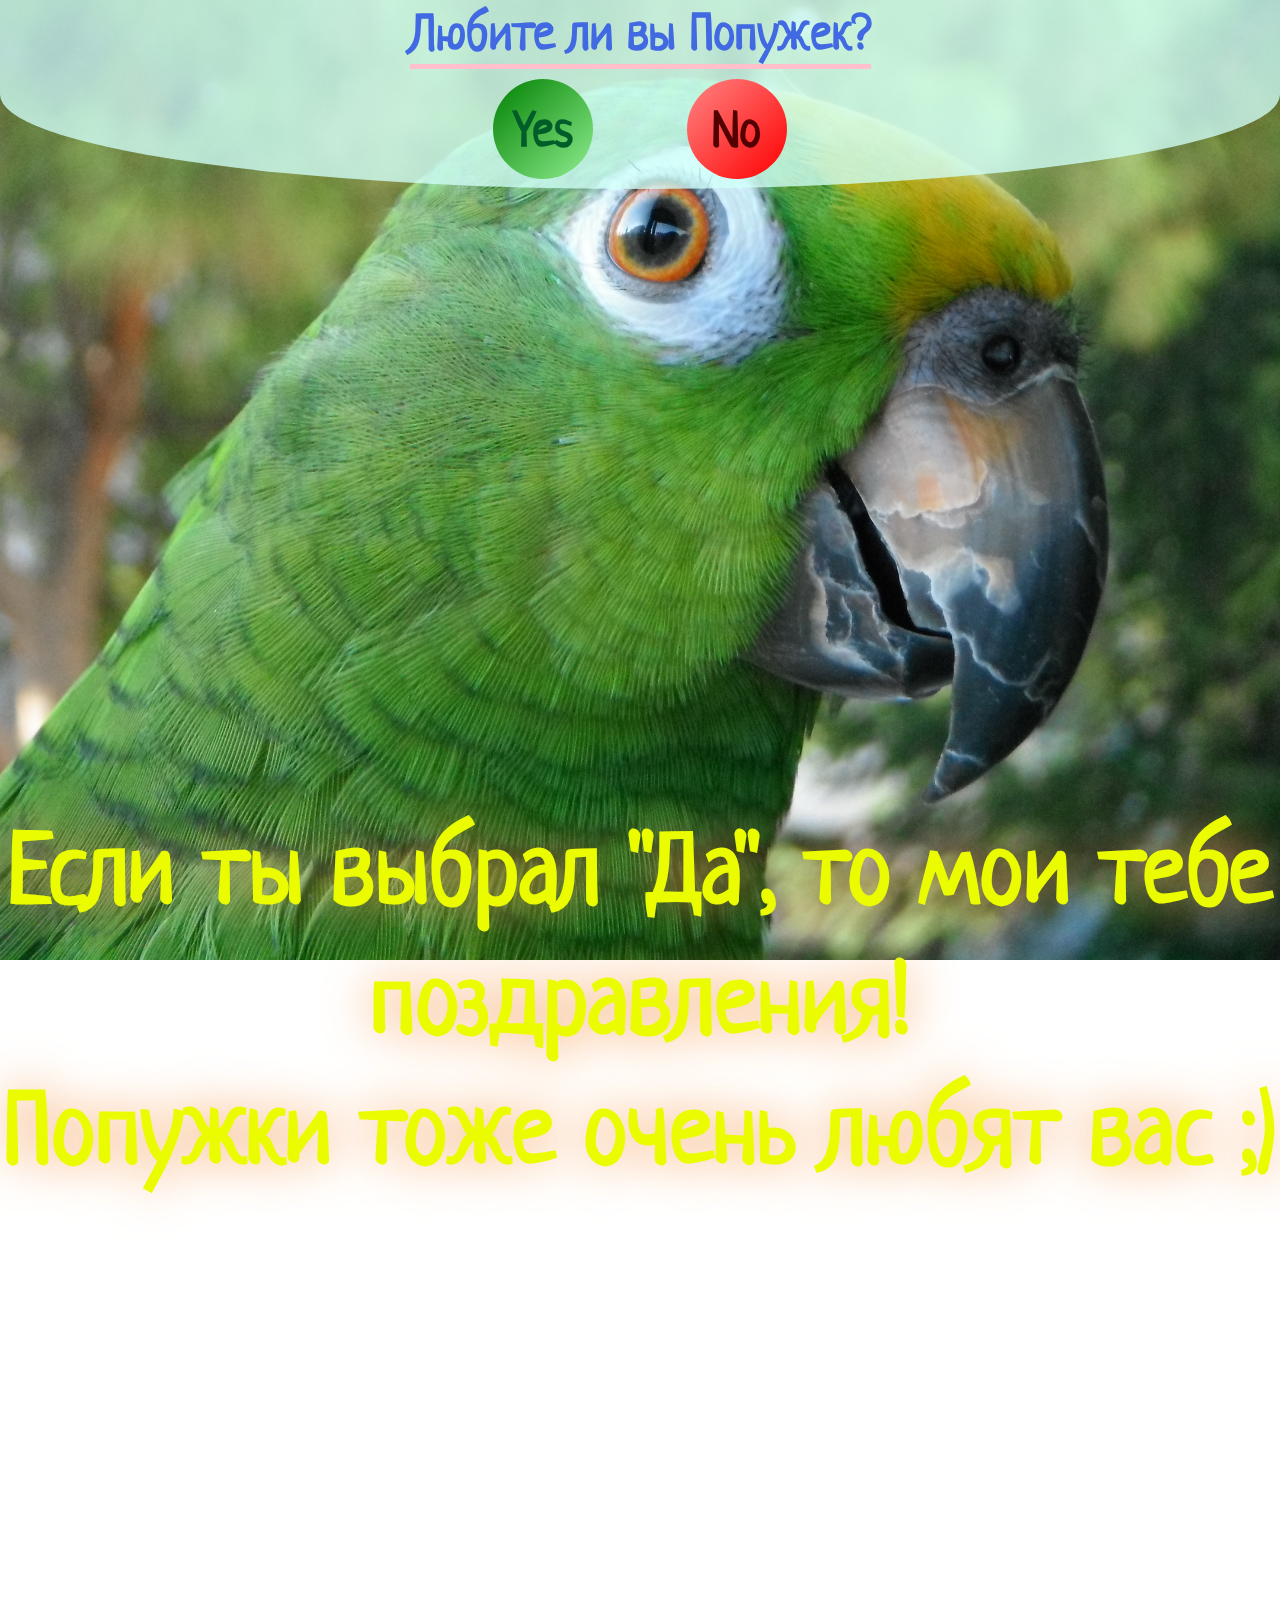
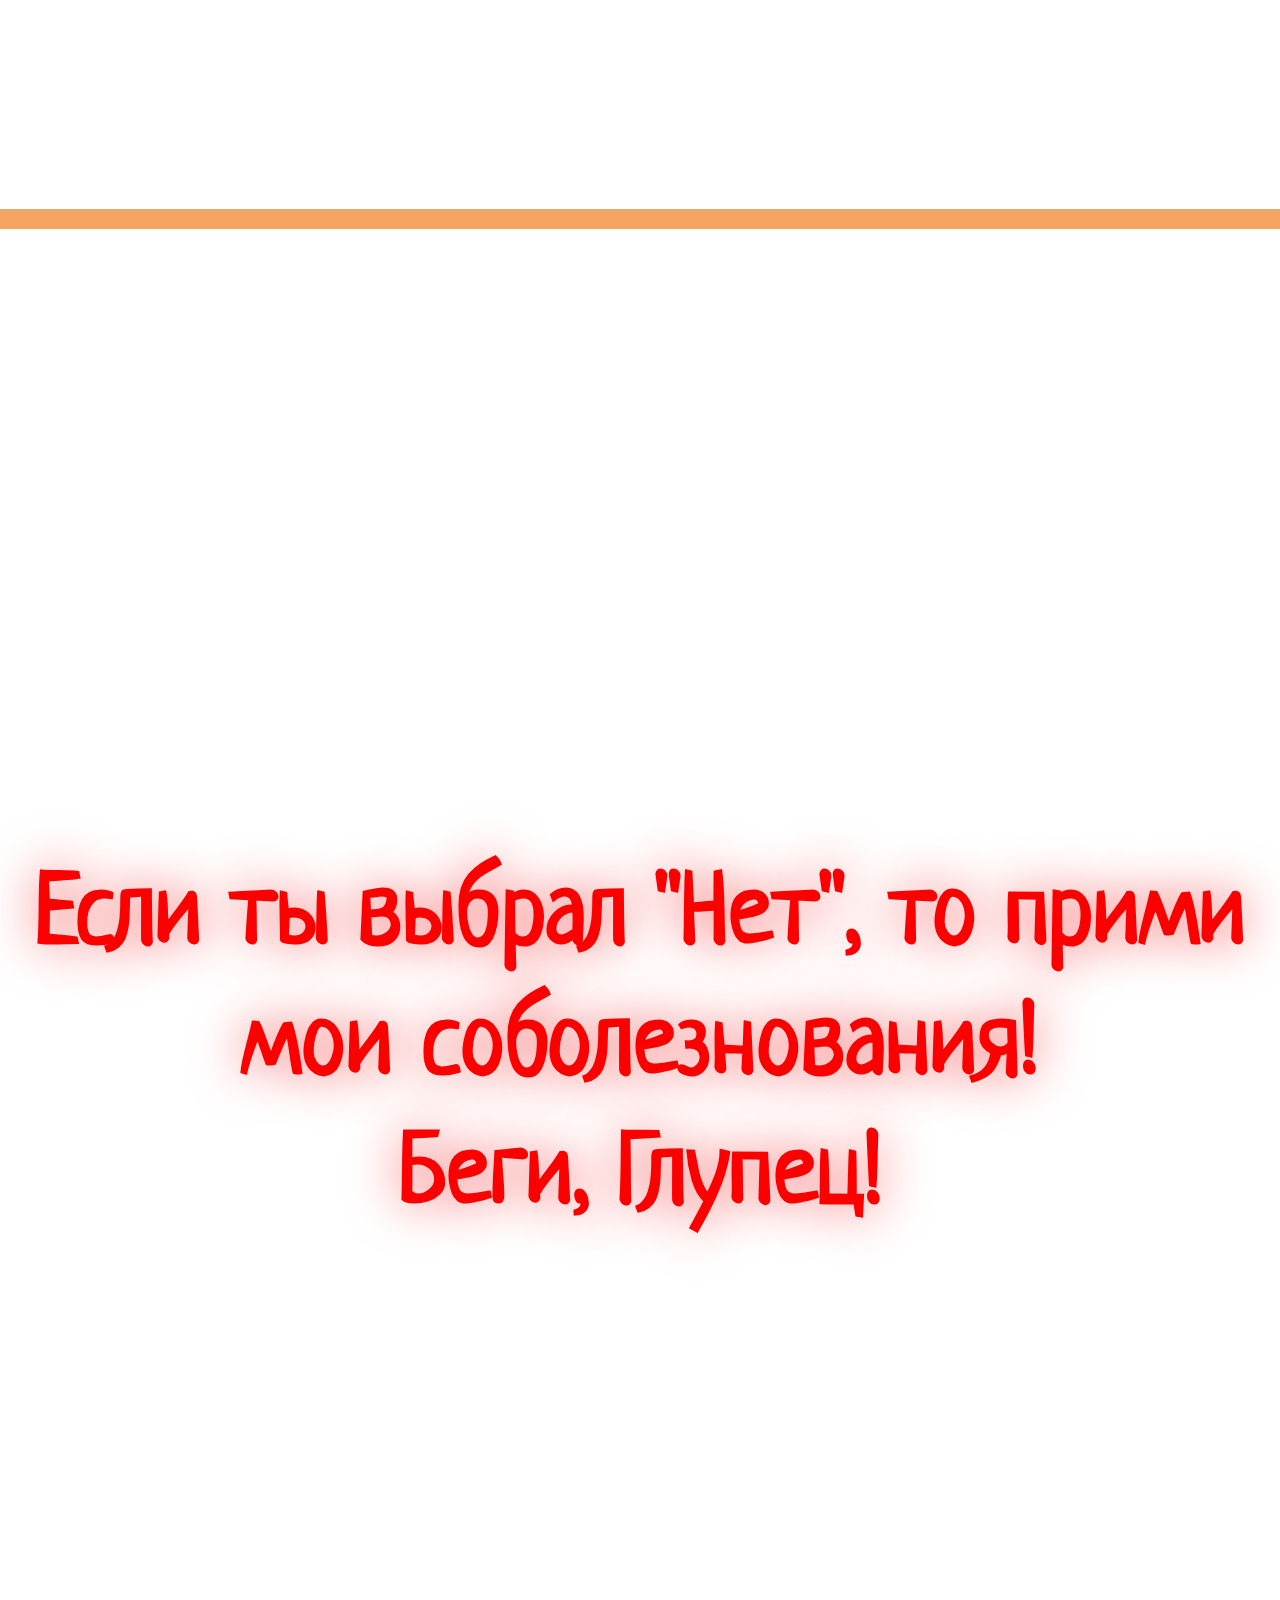
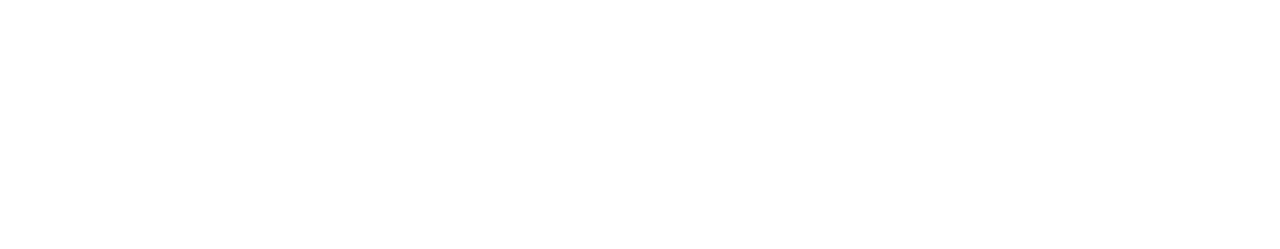
==== Pekpek/index.html @ c90b5f72 "Add files via upload" ====
<!DOCTYPE html>
<html lang=eng>

<head>
    <title>Пекпек.ru</title>
    <link rel="shortcut icon" href="assets/images/Иконка.ico">
    <link href="assets/style/styles.css" rel="stylesheet">
    <link href="assets/style/reset.css" rel="stylesheet">
    <link href="https://fonts.googleapis.com/css?family=Neucha&display=swap" rel="stylesheet">
    <meta character="UTF-8">
</head>



<body>
    <div class="content">
        <div class="happy">
            <div class="qestuon">
                <div class="layout-center">
                    <h1 class="text line">Любите ли вы Попужек?</h1>
                    <div class="answer">
                        <button class="yes-btn">Yes</button>
                        <button class="no-btn">No</button>
                    </div>
                </div>
            </div>
            <div class="layout-center">
                <div class="yes-answ">
                    <p class="text2">Если ты выбрал "Да", то мои тебе поздравления!</p>
                    <p class="text2">Попужки тоже очень любят вас ;)</p>
                </div>
            </div>
        </div>
        <div class="sad">
            <div class="no-answ">
                <p class="text3">Если ты выбрал "Нет", то прими мои соболезнования!</p>
                <p class="text3">Беги, Глупец! </p>
            </div>
        </div>
    </div>
    </div>

</body>

</html>
---- Pekpek/assets/style/styles.css ----
.happy{
    background-image: url('../images/HAPPY-PEKPEK.jpg');
     background-repeat: no-repeat; 
     background-position: top center;
     background-attachment: fixed;
     background-size: 100%;
     border-bottom: 20px solid sandybrown;
     border-image-slice: 1;
}

.qestuon{
    background-color:rgba(209, 255, 249, 0.781);
    display: flex;
    justify-content: center;
    text-align: center;
    border-radius: 0 0 70% 70%;
}

.layout-center{
    margin: 0 auto;
    max-width: 1920px;
}

.text{
    font-family: 'Neucha', cursive;  
    font-weight: bold;
    font-size: 50px;
    color: royalblue;
}

.line{
    border-bottom:5px solid pink;
    width: 100%;
}

.answer{
    display: flex;
    justify-content: space-evenly;
    margin-top:10px;
    margin-bottom:10px;
}

.yes-btn{
    width:100px;
    height:100px;
    border-radius: 60%;
    cursor: pointer;
    outline: none;
    border:none;
    background: linear-gradient(to top left, lightgreen, green);
    font-family: 'Neucha', cursive;  
    font-weight: bold;
    font-size: 50px;
    color: rgb(0, 92, 40);
}

.no-btn{
    width:100px;
    height:100px;
    border-radius: 60%;
    cursor: pointer;
    outline: none;
    border:none;
    background: linear-gradient(to top left, rgb(255, 0, 0), rgb(255, 133, 133));
    font-family: 'Neucha', cursive;  
    font-weight: bold;
    font-size: 50px;
    color:rgb(83, 0, 0);
    margin-left:10px;
}

.yes-btn:hover{
    box-shadow: 0 0 45px rgb(0, 255, 0);
    font-size: 60px;
  
}

.no-btn:hover{
    box-shadow: 0 0 45px rgb(255, 0, 0);
    font-size: 60px;
   
}

.yes-answ{
    height: 1620px;
    max-height: 3240px;
    text-align: center;
    display: flex;
    flex-direction: column;
    justify-content: center;
}

.text2{
    font-family: 'Neucha', cursive;  
    font-weight: bold;
    font-size: 100px;
    color: rgb(235, 252, 0);
    text-shadow:0 0 50px sandybrown;
}


.sad{
    background-image: url('../images/IYJ5wJA.jpeg');
    background-repeat: no-repeat; 
    background-position: top center;
    background-attachment: fixed;
    background-size: 100%;
}


.no-answ{
    height: 1620px;
    max-height: 3240px;
    text-align: center;
    display: flex;
    flex-direction: column;
    justify-content: center;
}

.text3{
    font-family: 'Neucha', cursive;  
    font-weight: bold;
    font-size: 100px;
    color: rgb(252, 0, 0);
    text-shadow:0 0 50px rgb(244, 96, 96);
}
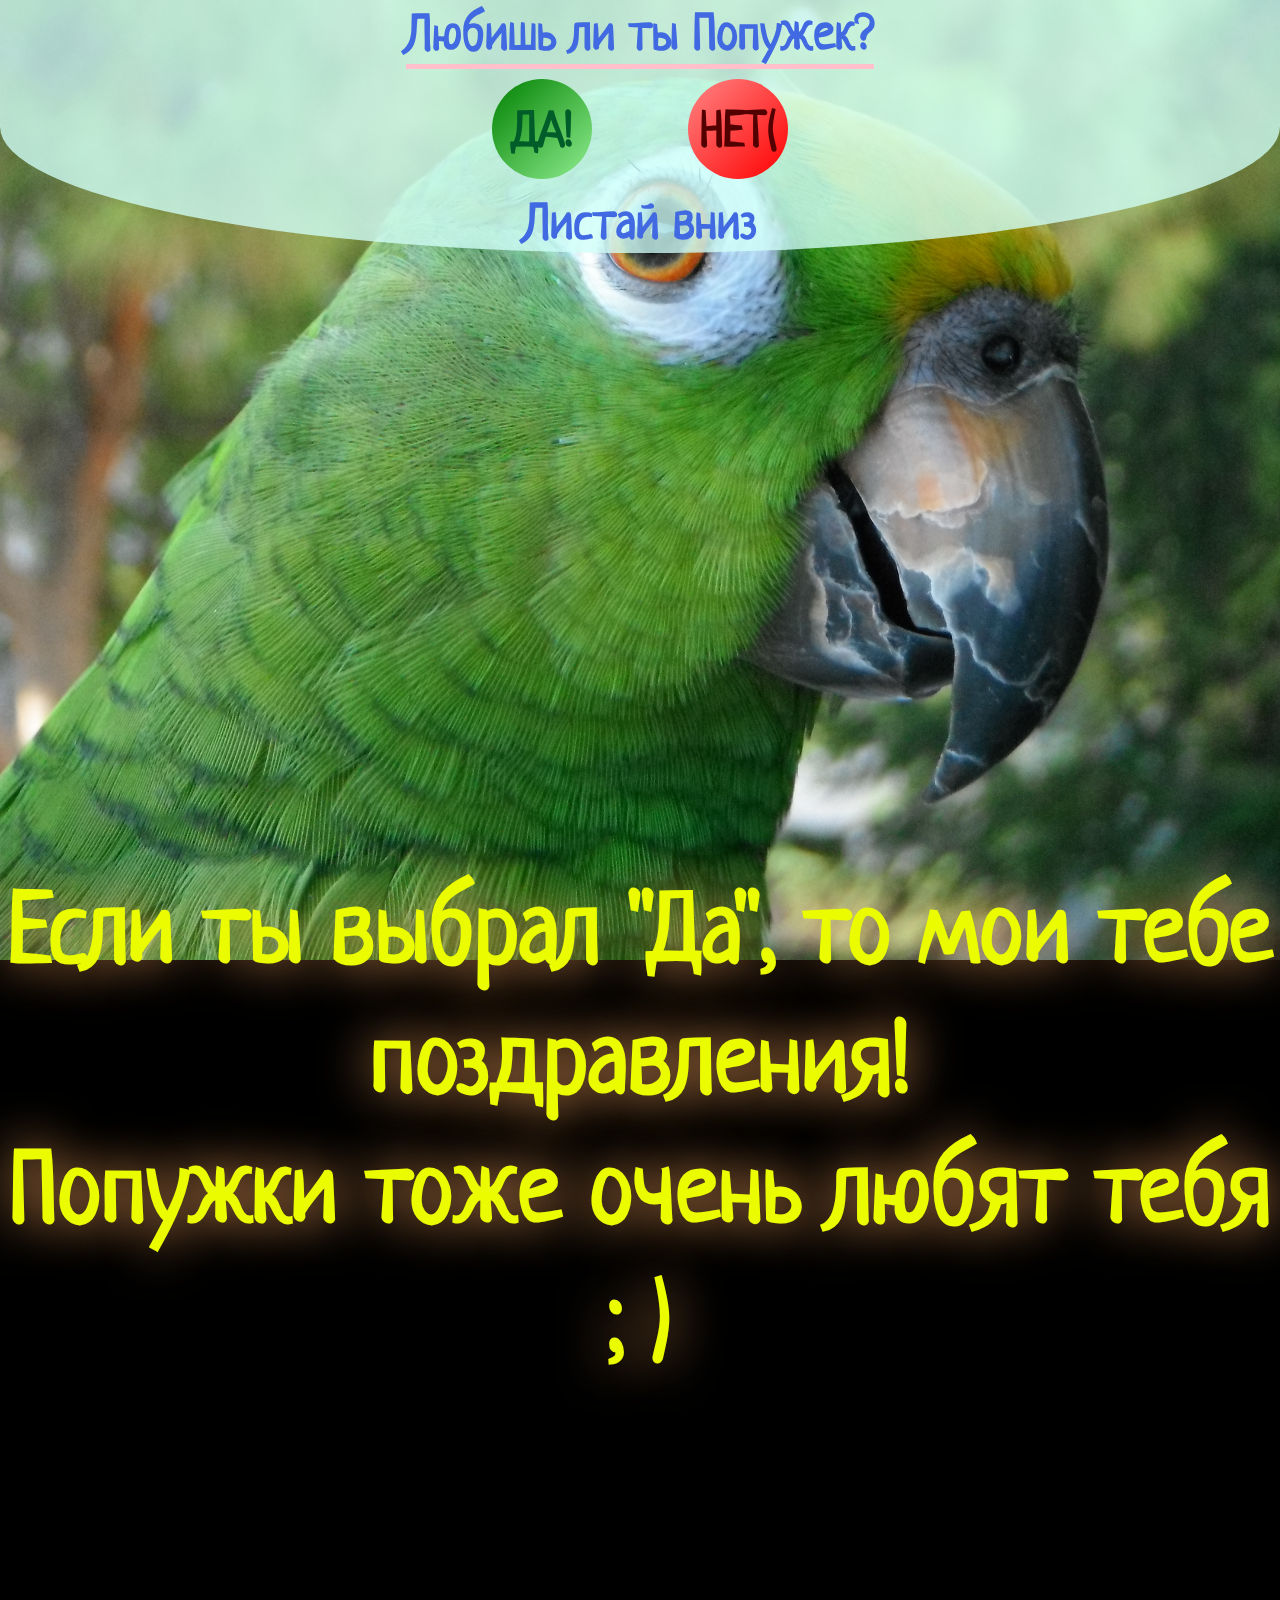
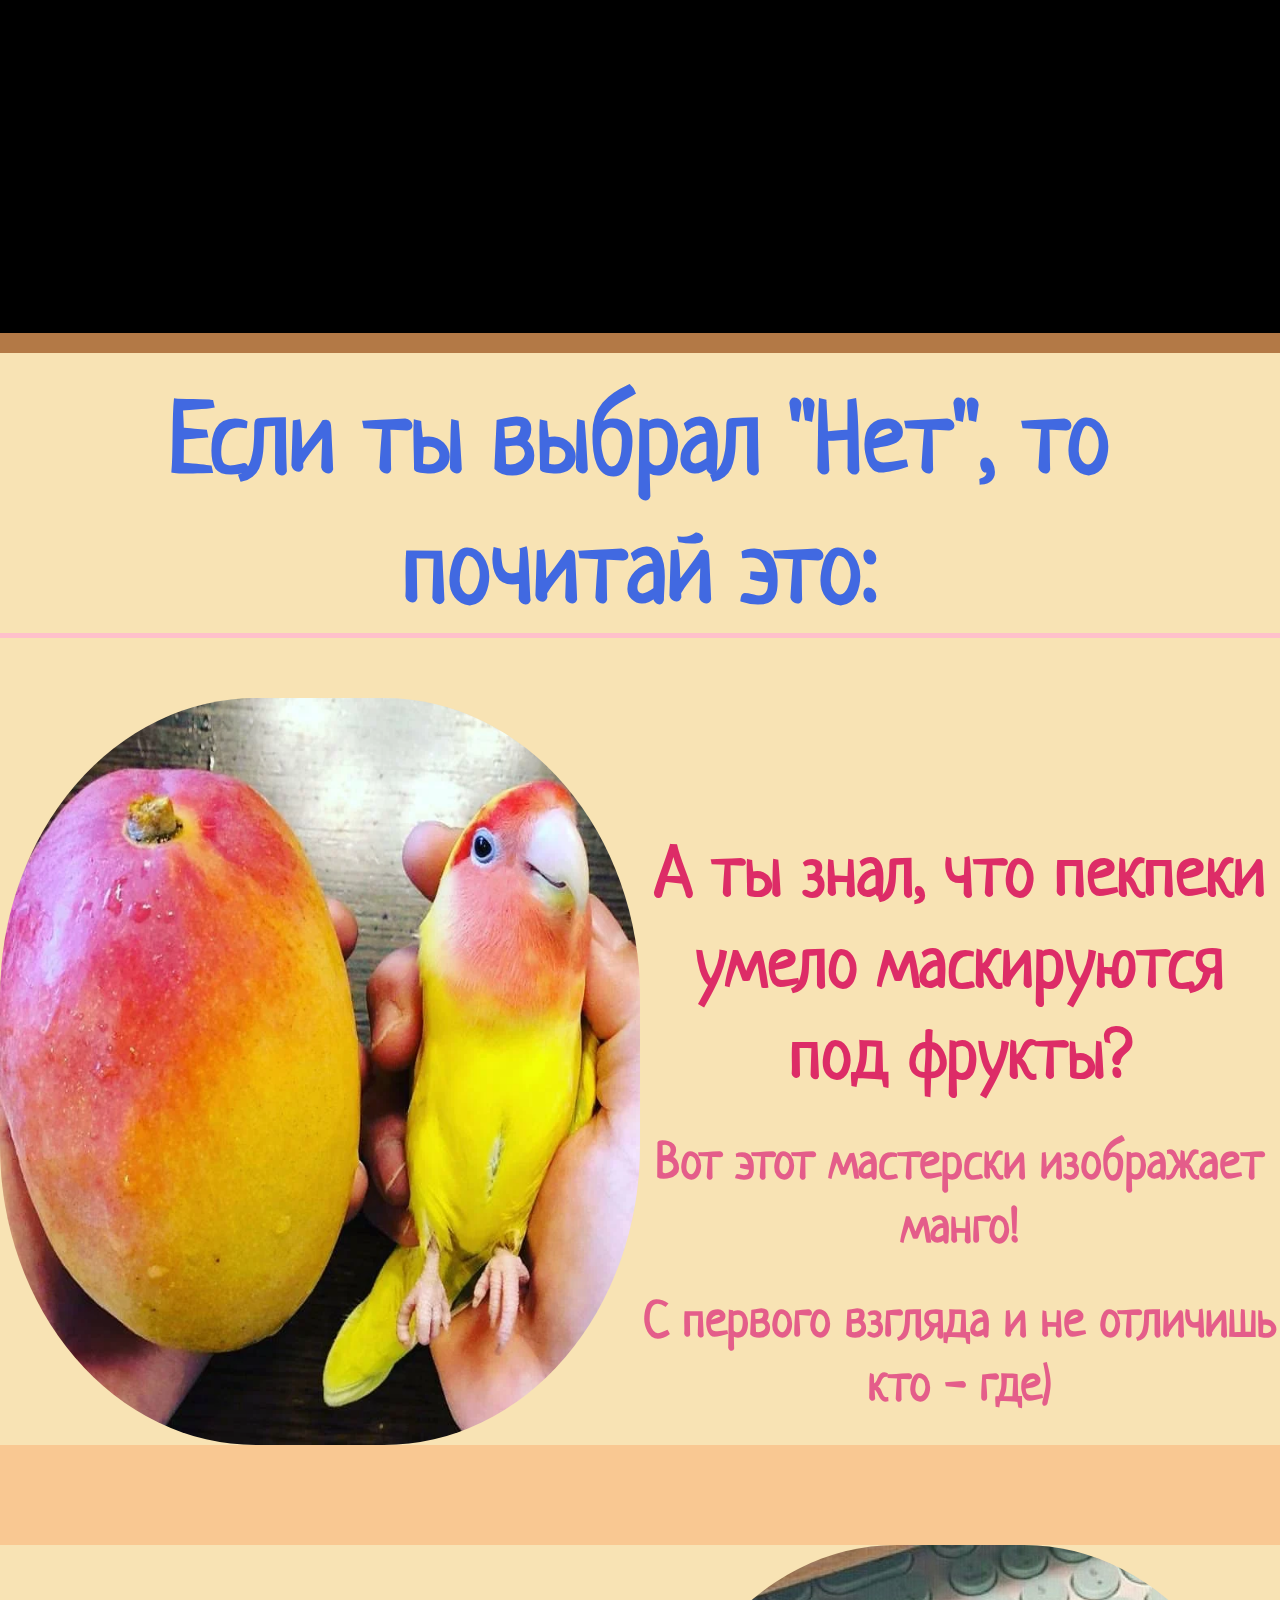
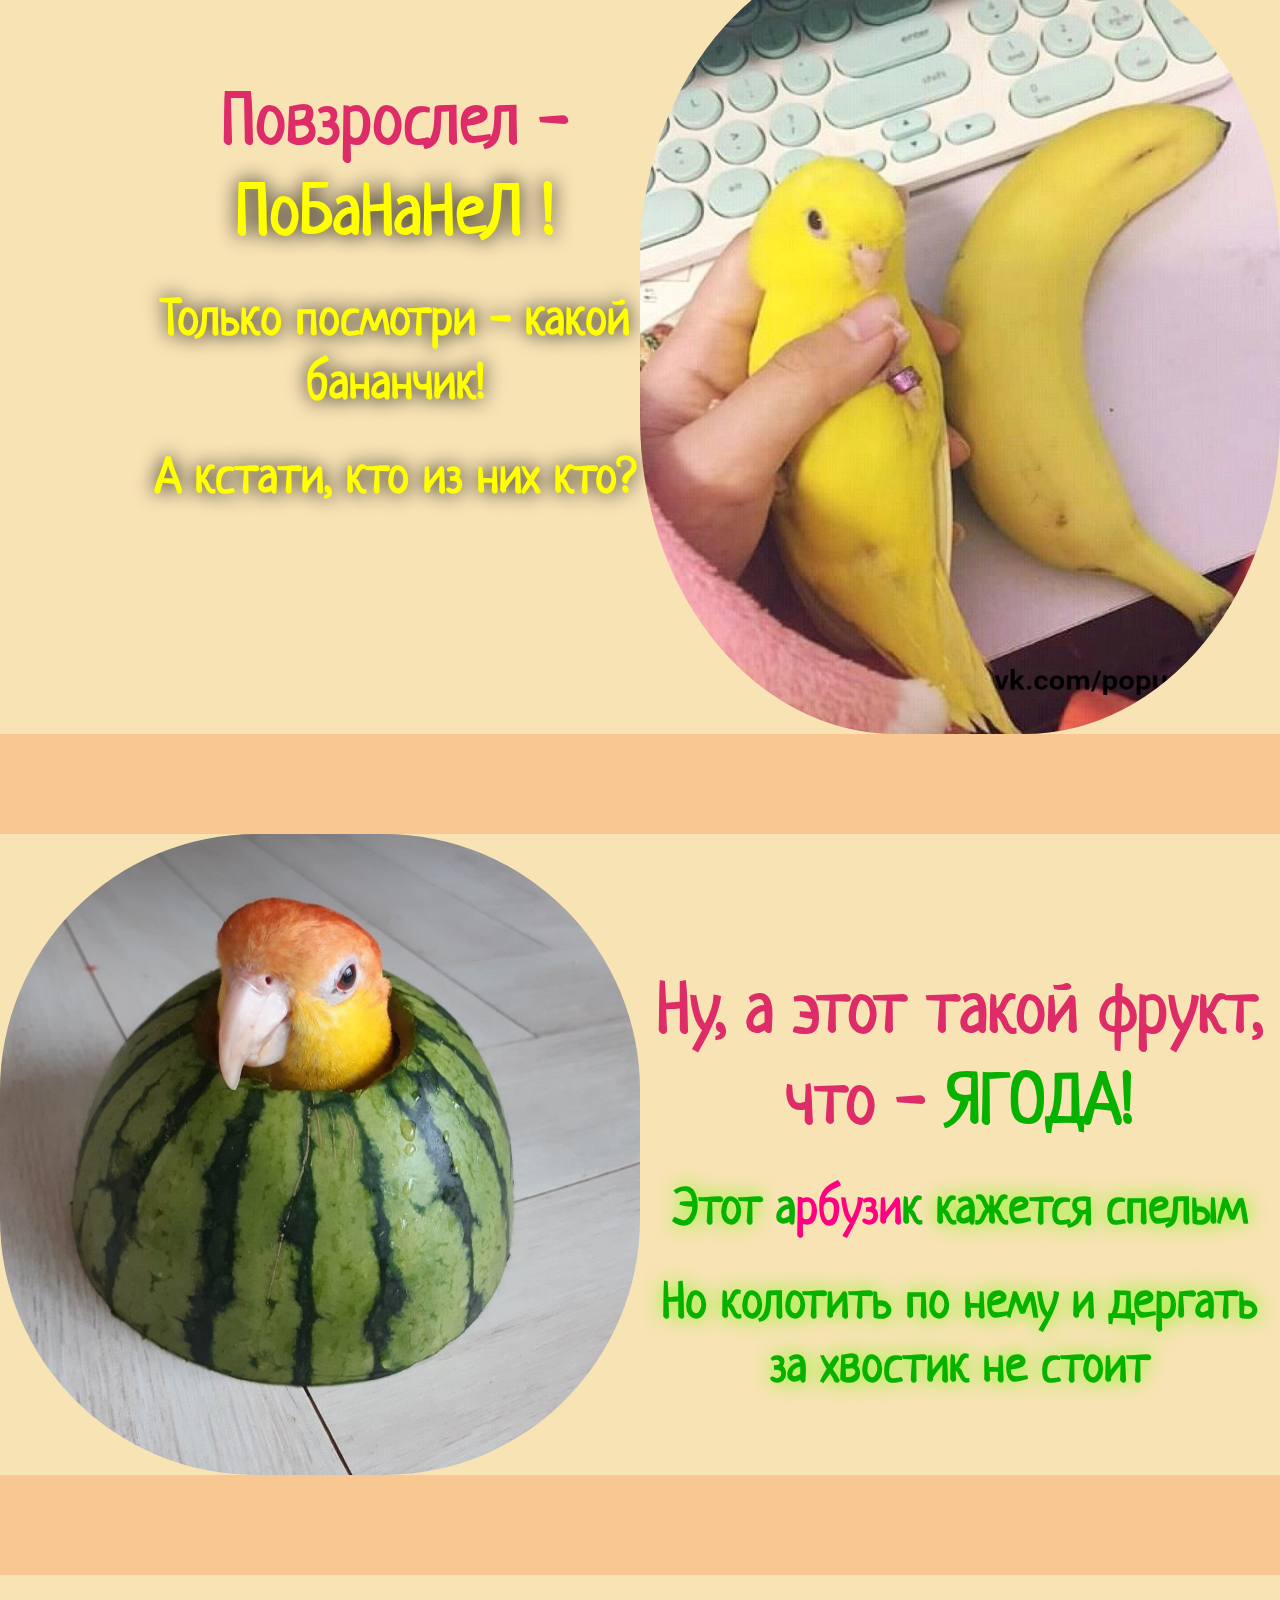
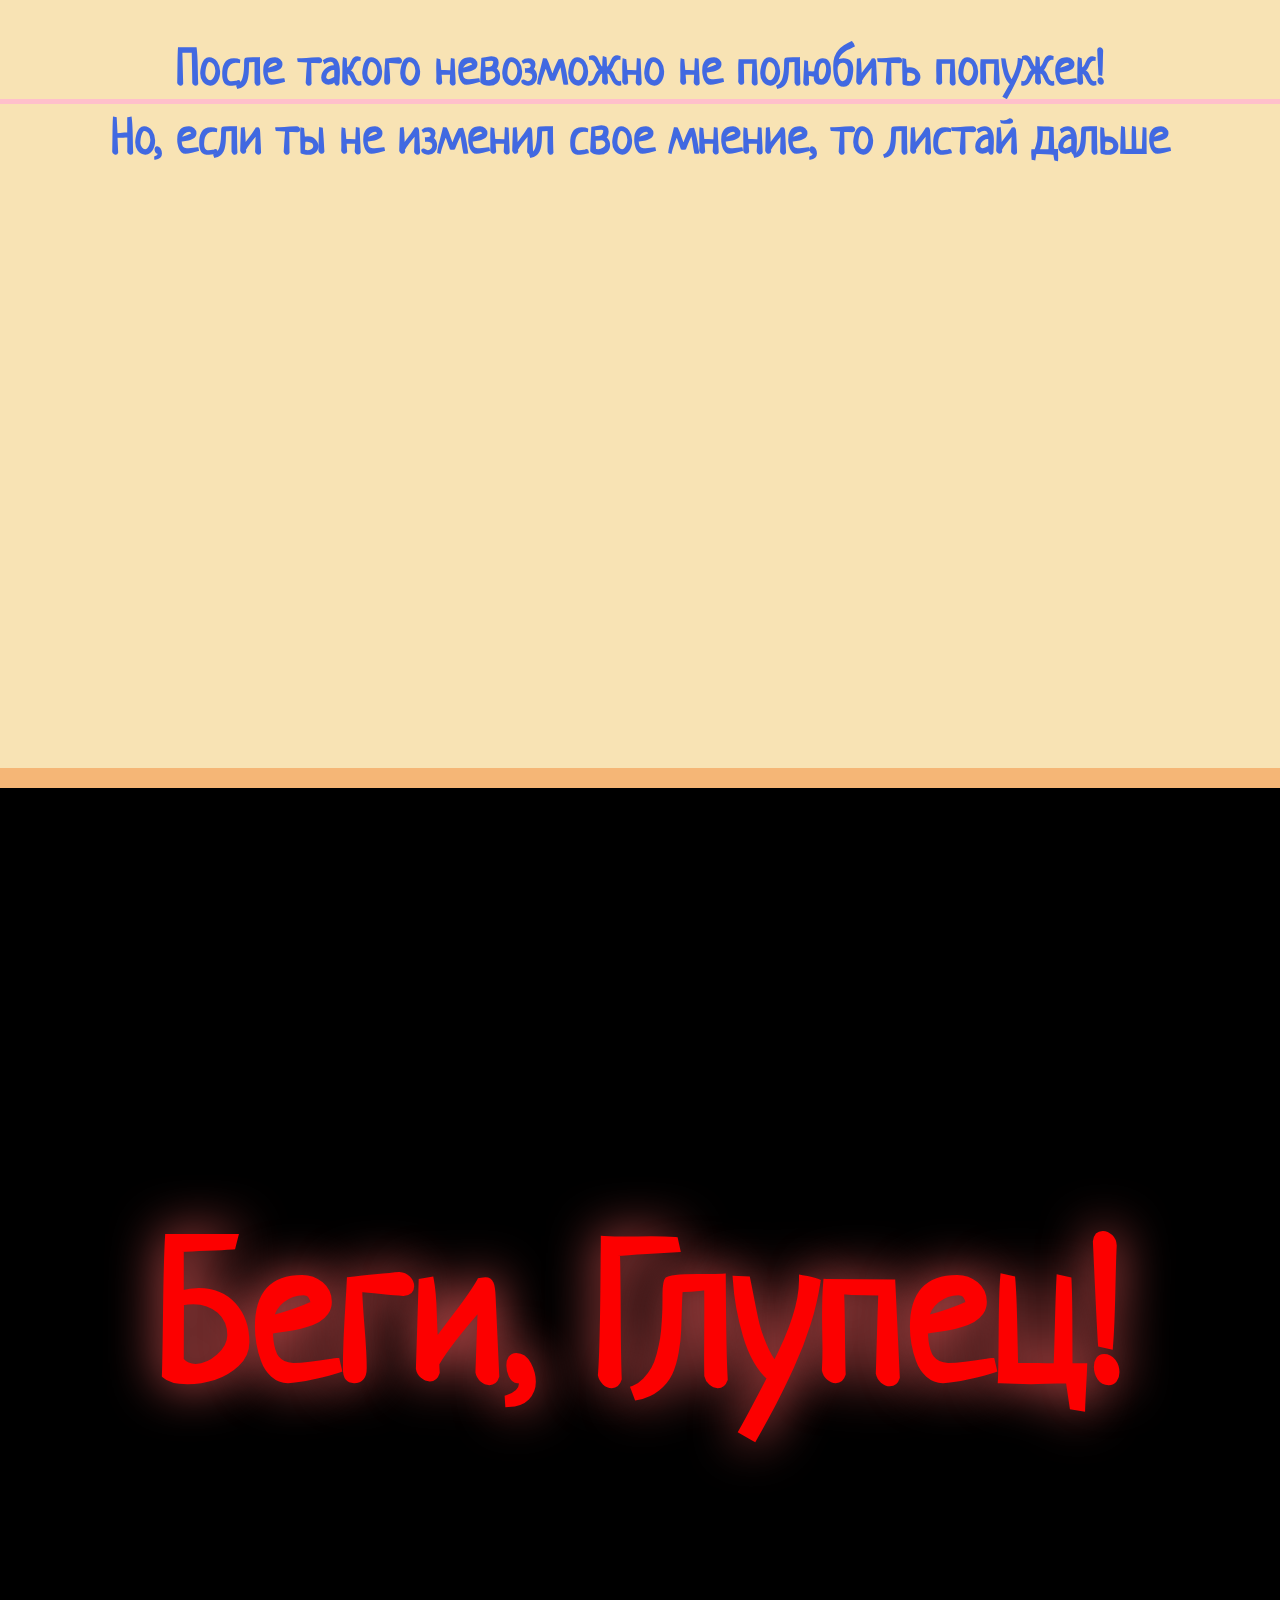
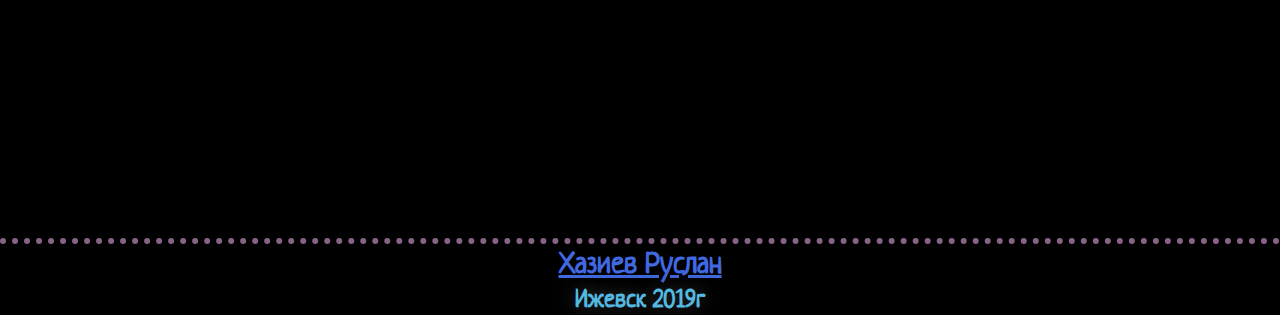
==== commit b9431e00: "UPD2 24.11.2019" ====
--- a/Pekpek/index.html
+++ b/Pekpek/index.html
@@ -1,5 +1,5 @@
 <!DOCTYPE html>
-<html lang=eng>
+<html lang=en>
 
 <head>
     <title>Пекпек.ru</title>
@@ -10,36 +10,83 @@
     <meta character="UTF-8">
 </head>
 
-
-
 <body>
     <div class="content">
         <div class="happy">
             <div class="qestuon">
                 <div class="layout-center">
-                    <h1 class="text line">Любите ли вы Попужек?</h1>
+                    <h1 class="text line">Любишь ли ты Попужек?</h1>
                     <div class="answer">
-                        <button class="yes-btn">Yes</button>
-                        <button class="no-btn">No</button>
+                        <button class="yes-btn">ДА!</button>
+                        <button class="no-btn">НЕТ(</button>
                     </div>
+                    <h1 class="text">Листай вниз</h1>
                 </div>
             </div>
             <div class="layout-center">
                 <div class="yes-answ">
                     <p class="text2">Если ты выбрал "Да", то мои тебе поздравления!</p>
-                    <p class="text2">Попужки тоже очень любят вас ;)</p>
+                    <p class="text2">Попужки тоже очень любят тебя ; )</p>
+                </div>
+            </div>
+        </div>
+        <div class="types-of-parrots">
+            <div class="layout-center">
+                <h1 class="text3 line">Если ты выбрал "Нет", то почитай это:</h1>
+                <div class="types">
+                    <figure class="left-img">
+                        <img class="picture" src="assets/images/Mango.webp">
+                        <figcaption class="right-text">
+                            <p class="head-text4">А ты знал, что пекпеки умело маскируются под фрукты?</p>
+                            <p class="text4">Вот этот мастерски изображает манго!</p>
+                            <p class="text4">С первого взгляда и не отличишь кто - где)</p>
+                        </figcaption>
+                    </figure>
+                    <figure class="right-img">
+                        <img class="picture" src="assets/images/Banana.jpg">
+                        <figcaption class="left-text">
+                            <p class="head-text4">Повзрослел -
+                                <font style="color:rgb(255, 255, 0);text-shadow:0 0 20px black;">ПоБаНаНеЛ !</font>
+                            </p>
+                            <p class="text4 text-banana">Только посмотри - какой бананчик!</p>
+                            <p class="text4 text-banana">А кстати, кто из них кто?</p>
+                        </figcaption>
+                    </figure>
+                    <figure class="left-img">
+                        <img class="picture" src="assets/images/Watermelon.jpg">
+                        <figcaption class="right-text">
+                            <p class="head-text4">Ну, а этот такой фрукт, что - <font style="color:rgb(6, 177, 0)">
+                                    ЯГОДА!</font>
+                            </p>
+                            <p class="text4 text-green">Этот <font style="color:rgb(255, 0, 128); text-shadow:none ">
+                                    <font style="color:rgb(6, 177, 0)">а</font>рбузи<font style="color:rgb(6, 177, 0)">к
+                                    </font>
+                                </font>
+                                кажется спелым</p>
+                            <p class="text4 text-green">Но колотить по нему и дергать за хвостик не стоит</p>
+                        </figcaption>
+                    </figure>
+                    <div class="before-final">
+                        <h1 class="text line">После такого невозможно не полюбить попужек!</h1>
+                        <h1 class="text">Но, если ты не изменил свое мнение, то листай дальше</h1>
+                    </div>
                 </div>
             </div>
         </div>
         <div class="sad">
             <div class="no-answ">
-                <p class="text3">Если ты выбрал "Нет", то прими мои соболезнования!</p>
-                <p class="text3">Беги, Глупец! </p>
+                <p class="text5">Беги, Глупец! </p>
             </div>
         </div>
+        <footer class="footer">
+            <div class="layout-center">
+                <div class="footer-center">
+                    <a href="https://vk.com/igromarks" class="text footer-text">Хазиев Руслан</a>
+                </div>
+                <p class="text city-date-text">Ижевск 2019г</p>
+            </div>
+        </footer>
     </div>
-    </div>
-
 </body>
 
-</html>
+</html>--- a/Pekpek/assets/style/styles.css
+++ b/Pekpek/assets/style/styles.css
@@ -1,11 +1,16 @@
+body{
+    background:black;
+
+}
+
+
 .happy{
     background-image: url('../images/HAPPY-PEKPEK.jpg');
      background-repeat: no-repeat; 
      background-position: top center;
      background-attachment: fixed;
      background-size: 100%;
-     border-bottom: 20px solid sandybrown;
-     border-image-slice: 1;
+     border-bottom: 20px solid rgba(244, 165, 96, 0.733);
 }
 
 .qestuon{
@@ -26,11 +31,11 @@
     font-weight: bold;
     font-size: 50px;
     color: royalblue;
+    text-align: center;
 }
 
 .line{
     border-bottom:5px solid pink;
-    width: 100%;
 }
 
 .answer{
@@ -81,6 +86,8 @@
    
 }
 
+/* -------------------------------------------- */
+
 .yes-answ{
     height: 1620px;
     max-height: 3240px;
@@ -88,6 +95,7 @@
     display: flex;
     flex-direction: column;
     justify-content: center;
+    margin-top:60px;
 }
 
 .text2{
@@ -99,6 +107,103 @@
 }
 
 
+/* ------------------------------------------- */
+
+
+.types-of-parrots{
+    background-color: rgb(248, 227, 180);
+    border-bottom: 20px solid rgba(244, 165, 96, 0.733);
+}
+
+.text3{
+    font-family: 'Neucha', cursive;  
+    font-weight: bold;
+    font-size: 100px;
+    color: royalblue;
+    text-align: center;
+    padding-top:20px;
+}
+
+.types{
+    margin-top:60px;
+    display: flex;
+    flex-direction: column;
+    justify-content: space-between;
+}
+
+.left-img{
+    display: flex;
+    justify-content: space-between;
+    border-bottom:100px solid rgba(250, 183, 125, 0.616);
+}
+
+
+.right-img{
+    display: flex;
+    flex-direction: row-reverse;
+    justify-content: space-between;
+    border-bottom:100px solid rgba(250, 183, 125, 0.616);
+}
+
+.picture{
+    border-radius: 40%;
+    max-width:789px;
+    max-height: 789px;
+    min-width: 50%;
+}
+
+.right-text{
+    max-height:789px;
+    padding-top:10%;
+}
+
+.left-text{
+    max-height:789px;
+    padding-top:10%;
+    padding-left:150px;
+}
+
+.head-text4{
+    font-family: 'Neucha', cursive;  
+    font-weight: bold;
+    font-size: 70px;
+    text-align: center;
+    color: rgb(221, 44, 103);
+    margin-bottom:30px;
+}
+
+
+.text4{
+    font-family: 'Neucha', cursive;  
+    font-weight: bold;
+    font-size: 50px;
+    text-align: center;
+    color: rgb(228, 93, 138);
+    margin-bottom:30px;
+}
+
+.text-banana{
+    color:rgb(255, 255, 0);
+    text-shadow:0 0 20px black;
+}
+
+.text-green{
+    color:rgb(6, 177, 0);
+    text-shadow:0 0 20px rgb(115, 255, 0);
+}
+/* ------------------------------------------ */
+
+
+.before-final{
+    padding-top:60px;
+    display: flex;
+    flex-direction: column;
+    justify-content: center;
+    margin-bottom: 600px;
+}
+
+
+/* -------------------------------------------*/
 .sad{
     background-image: url('../images/IYJ5wJA.jpeg');
     background-repeat: no-repeat; 
@@ -109,7 +214,7 @@
 
 
 .no-answ{
-    height: 1620px;
+    height: 1050px;
     max-height: 3240px;
     text-align: center;
     display: flex;
@@ -117,10 +222,38 @@
     justify-content: center;
 }
 
-.text3{
-    font-family: 'Neucha', cursive;  
-    font-weight: bold;
-    font-size: 100px;
+.text5{
+    font-family: 'Neucha', cursive;  
+    font-weight: bold;
+    font-size: 200px;
     color: rgb(252, 0, 0);
     text-shadow:0 0 50px rgb(244, 96, 96);
+}
+
+/* -------------------------------------------- */
+
+.footer{
+    border-top:6px dotted rgba(184, 137, 184, 0.733);
+}
+
+.footer-center{
+    display: flex;
+    justify-content: center;
+}
+
+.footer-text{
+    text-align: center;
+    color:royalblue;
+    font-size: 30px;
+}
+
+.footer-text:hover{
+    color:rosybrown;
+    text-shadow:0 0 20px rgb(221, 185, 185);
+}
+
+.city-date-text{
+    color: rgb(84, 185, 224);
+    font-size: 25px;
+    text-shadow: rgb(71, 71, 71) 0 0 20px;
 }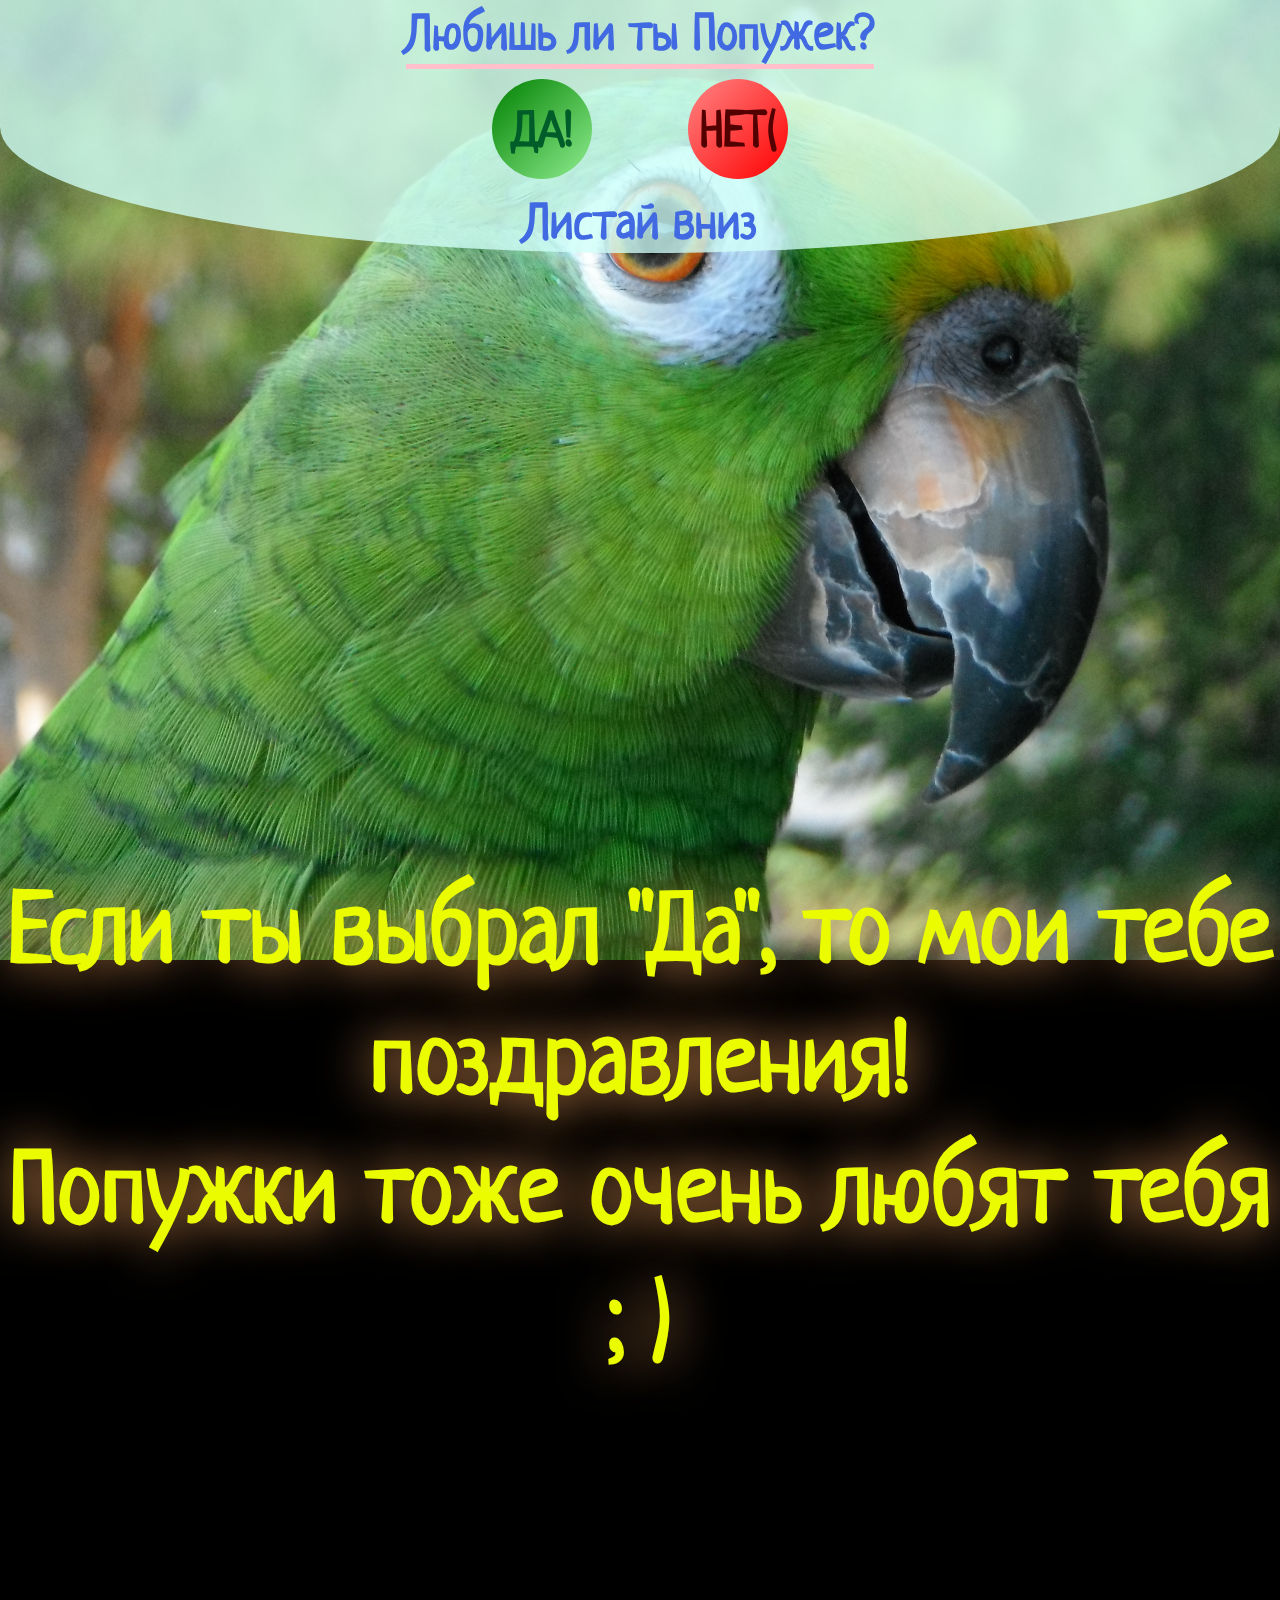
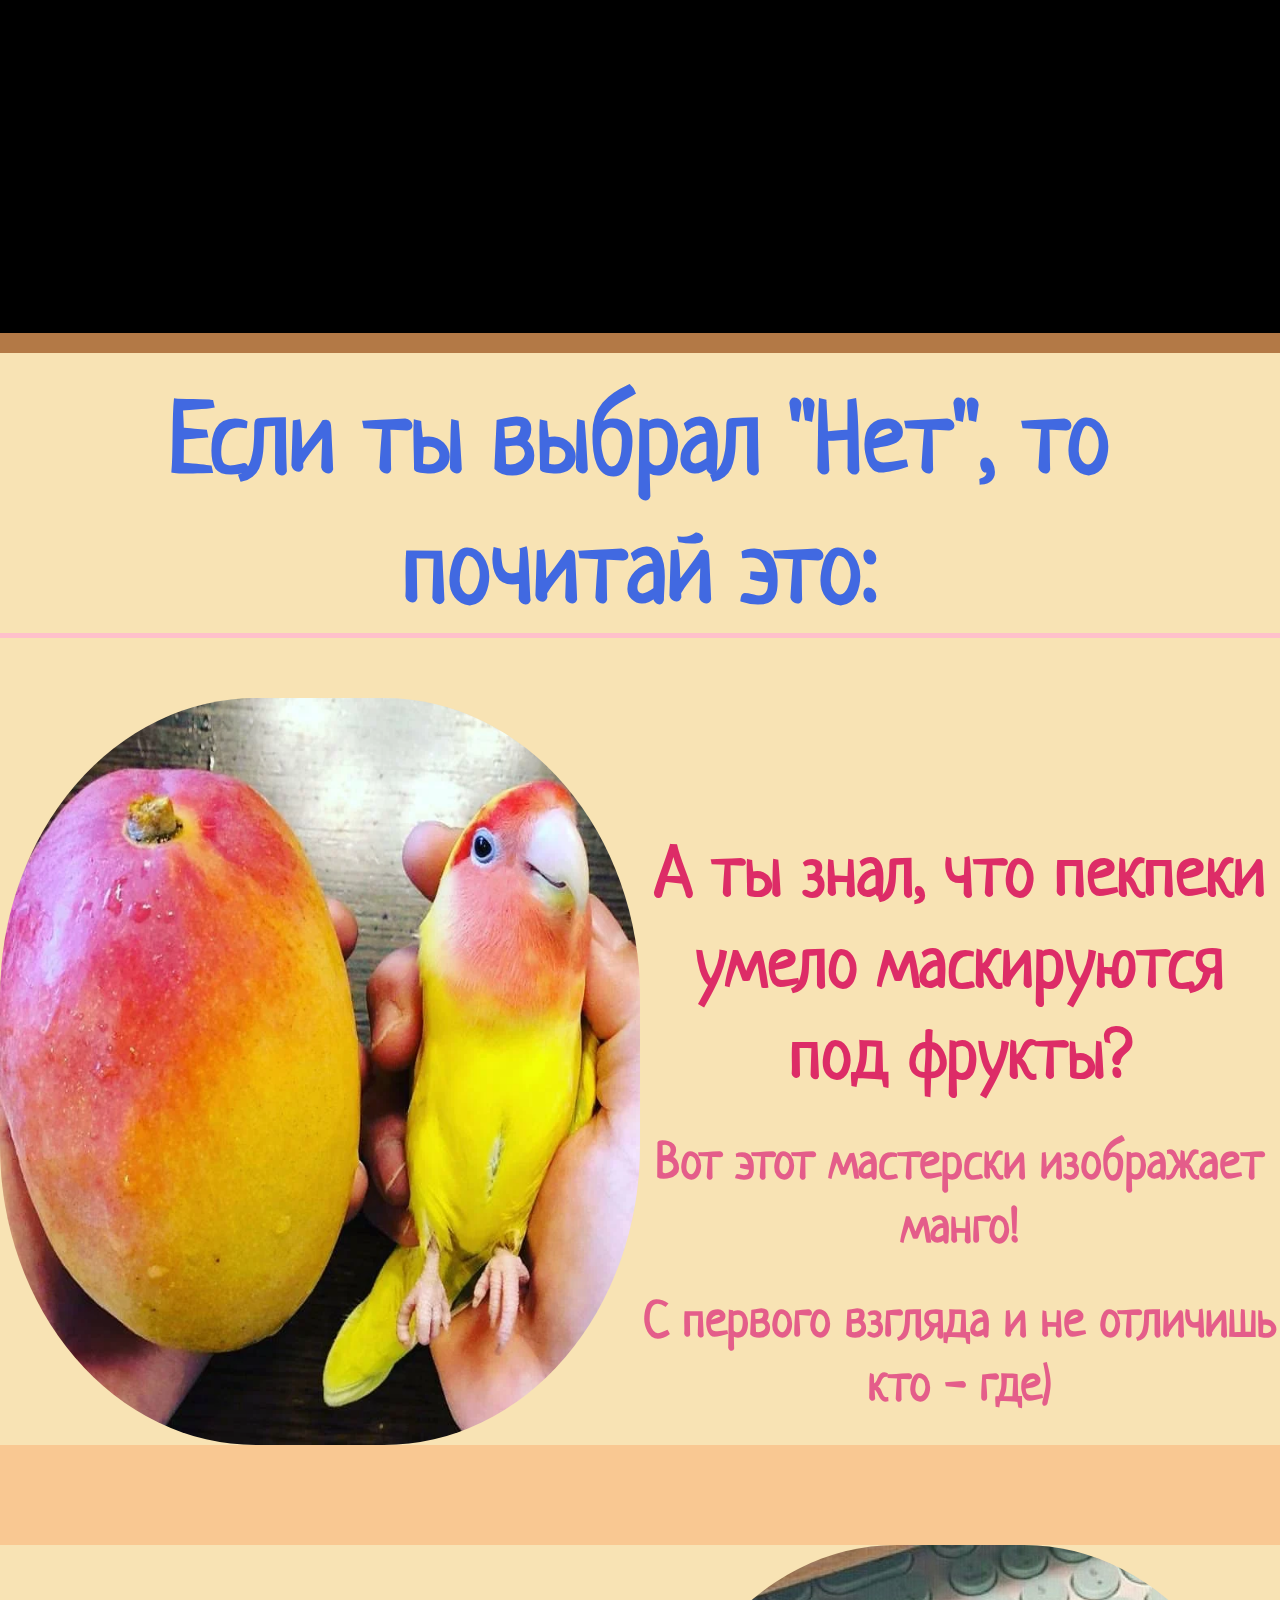
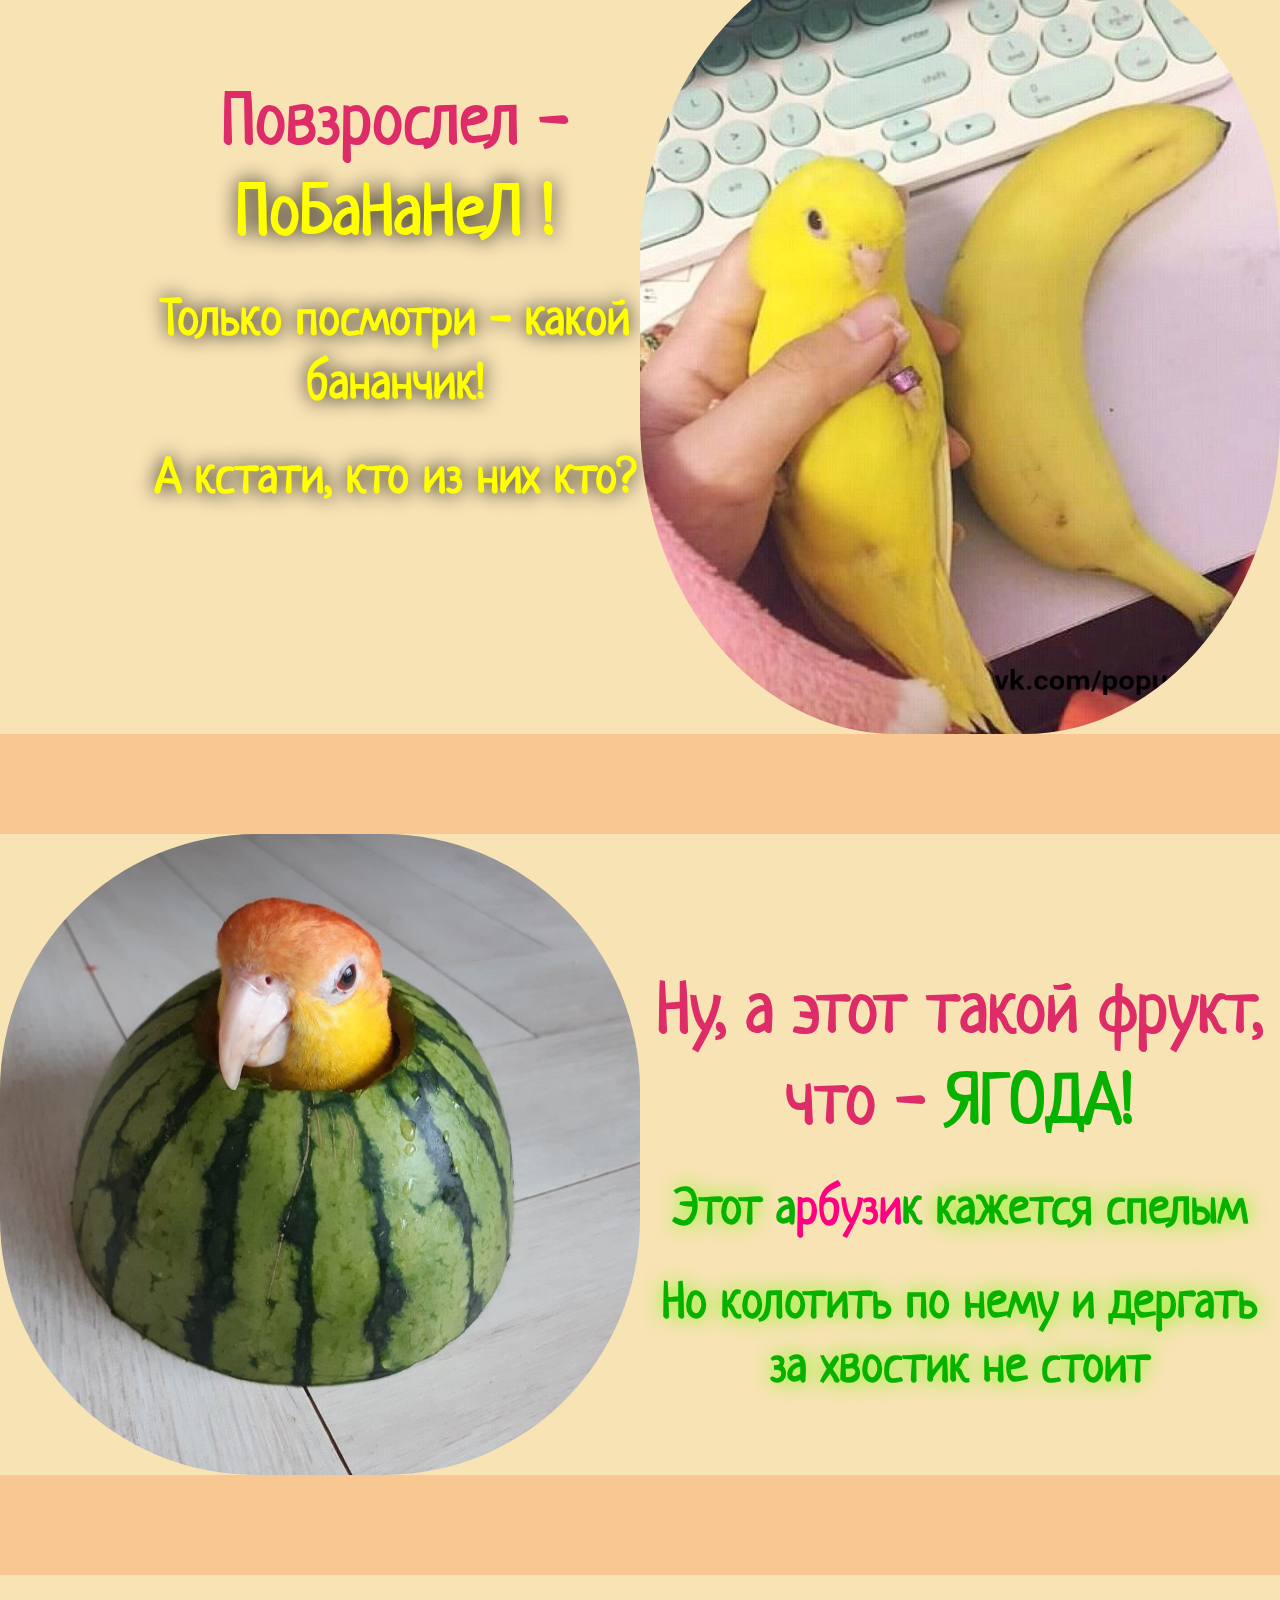
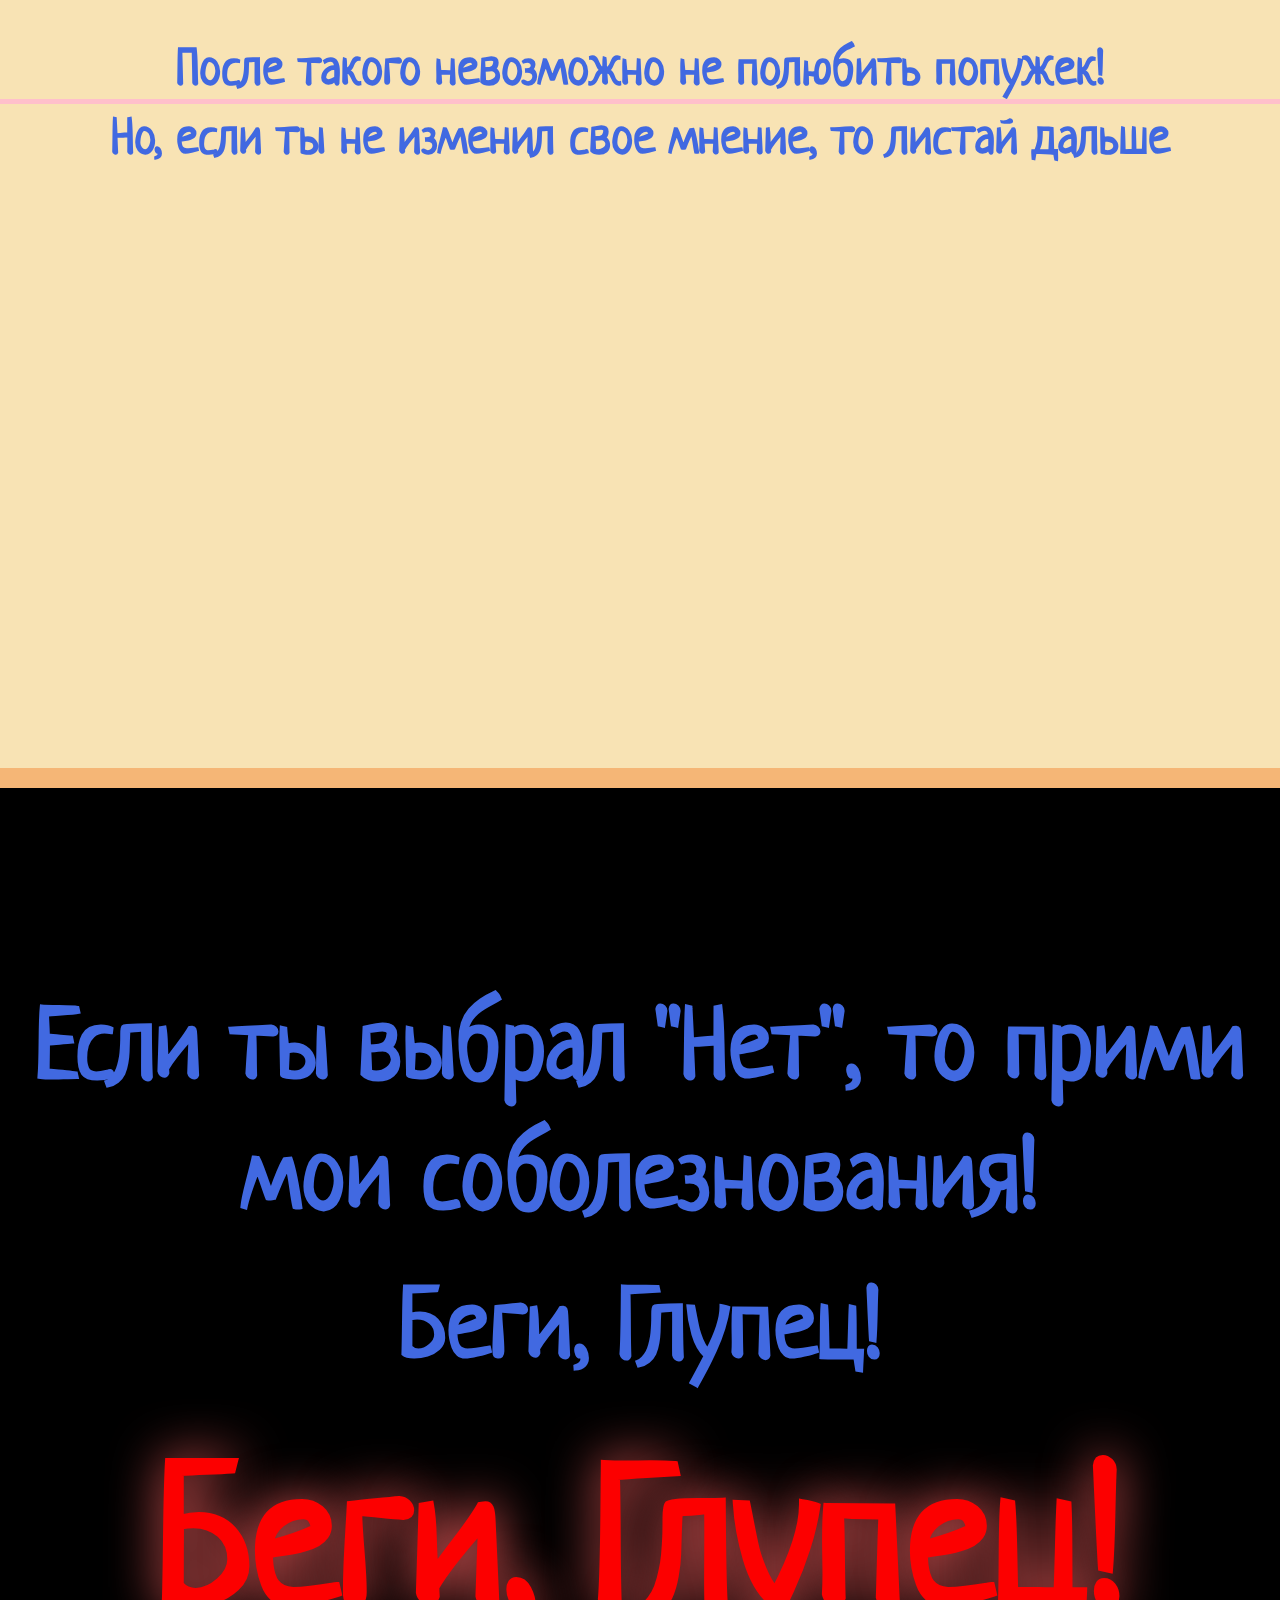
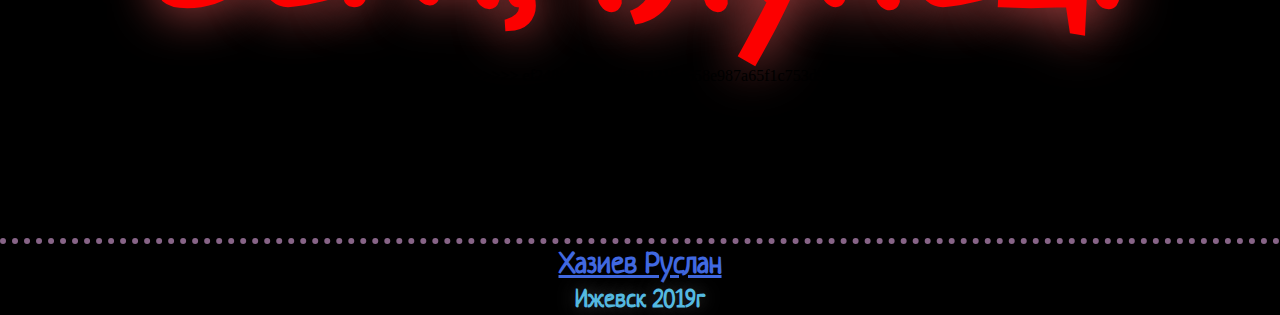
==== commit b8b4a0f5: "Phone-support-update" ====
--- a/Pekpek/index.html
+++ b/Pekpek/index.html
@@ -74,8 +74,13 @@
             </div>
         </div>
         <div class="sad">
-            <div class="no-answ">
+            <div class="no-answ" >
+<<<<<<< HEAD
+                <p class="text3">Если ты выбрал "Нет", то прими мои соболезнования!</p>
+                <p class="text3">Беги, Глупец! </p>
+=======
                 <p class="text5">Беги, Глупец! </p>
+>>>>>>> ef248faeefb4cd66142154658e987a65f1c753d9
             </div>
         </div>
         <footer class="footer">
--- a/Pekpek/assets/style/styles.css
+++ b/Pekpek/assets/style/styles.css
@@ -255,5 +255,5 @@
 .city-date-text{
     color: rgb(84, 185, 224);
     font-size: 25px;
-    text-shadow: rgb(71, 71, 71) 0 0 20px;
+    text-shadow: rgb(71, 71, 71) 0 0 20px ;
 }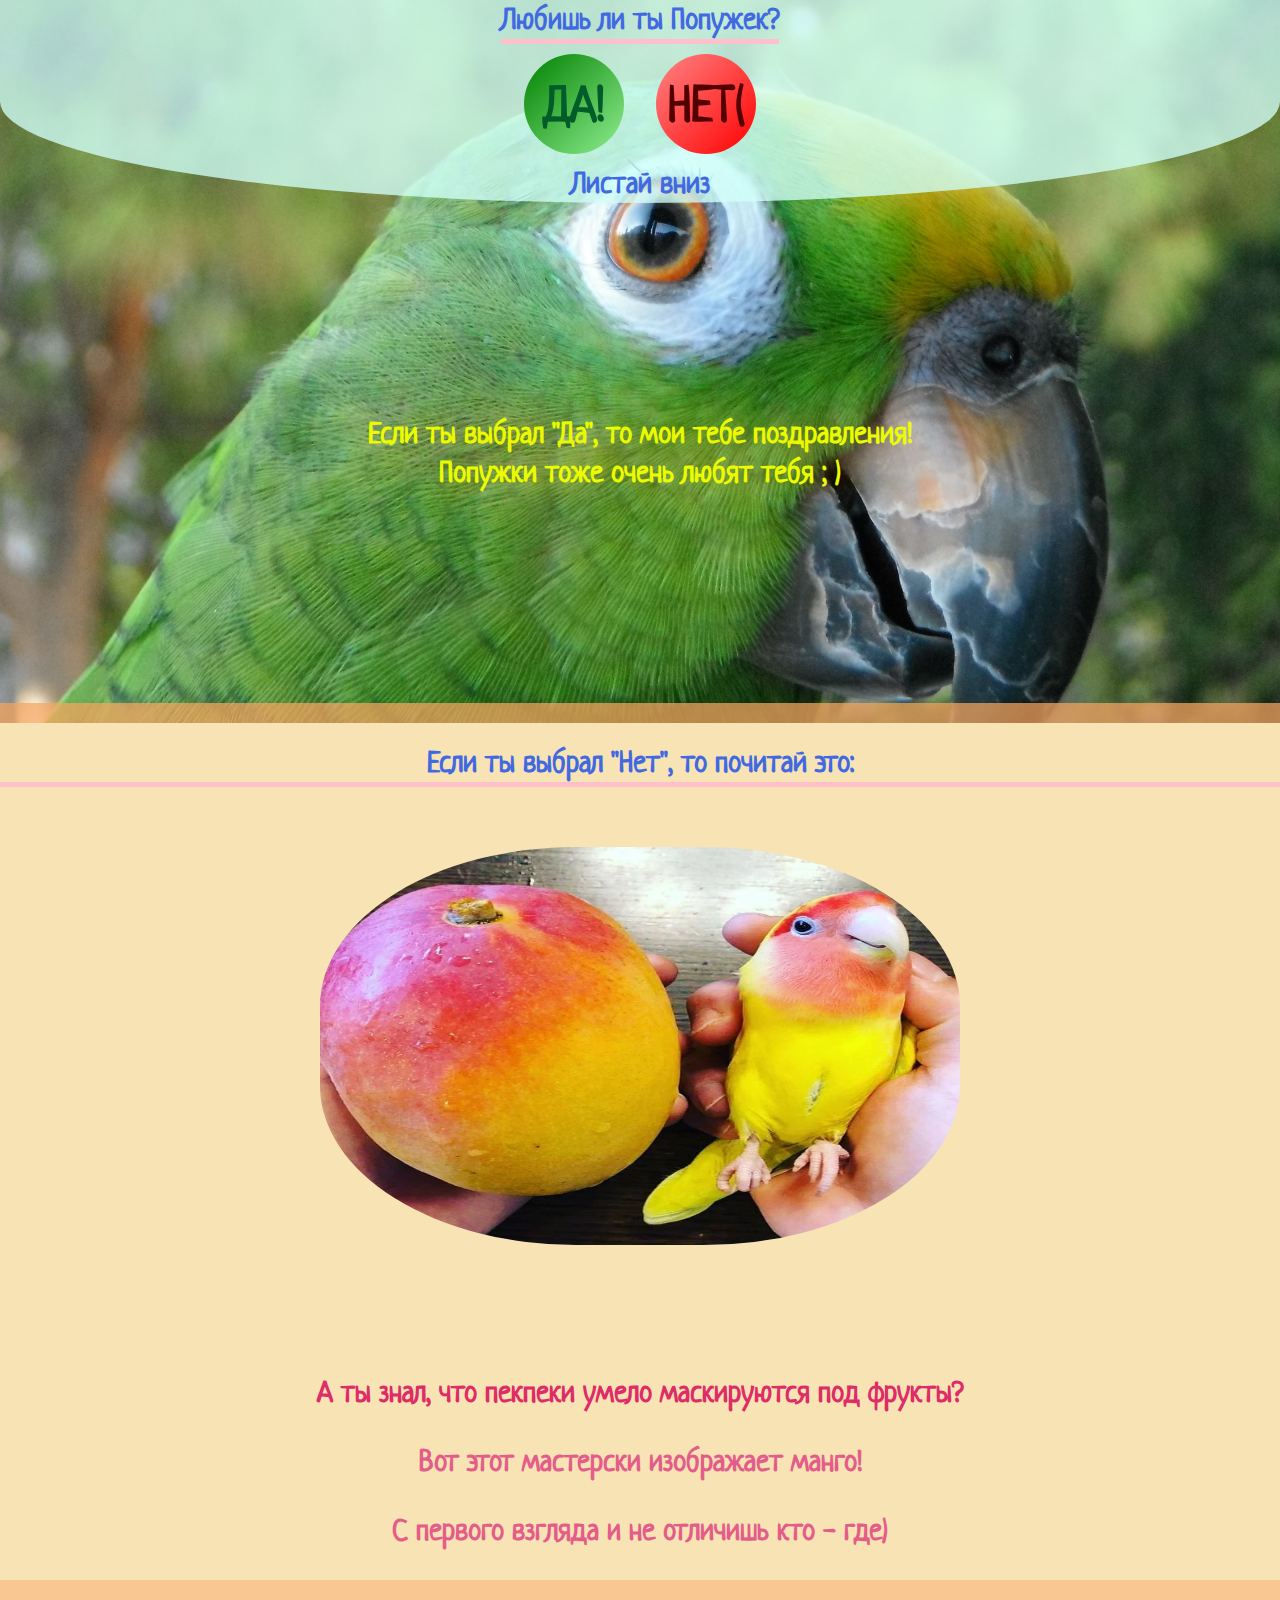
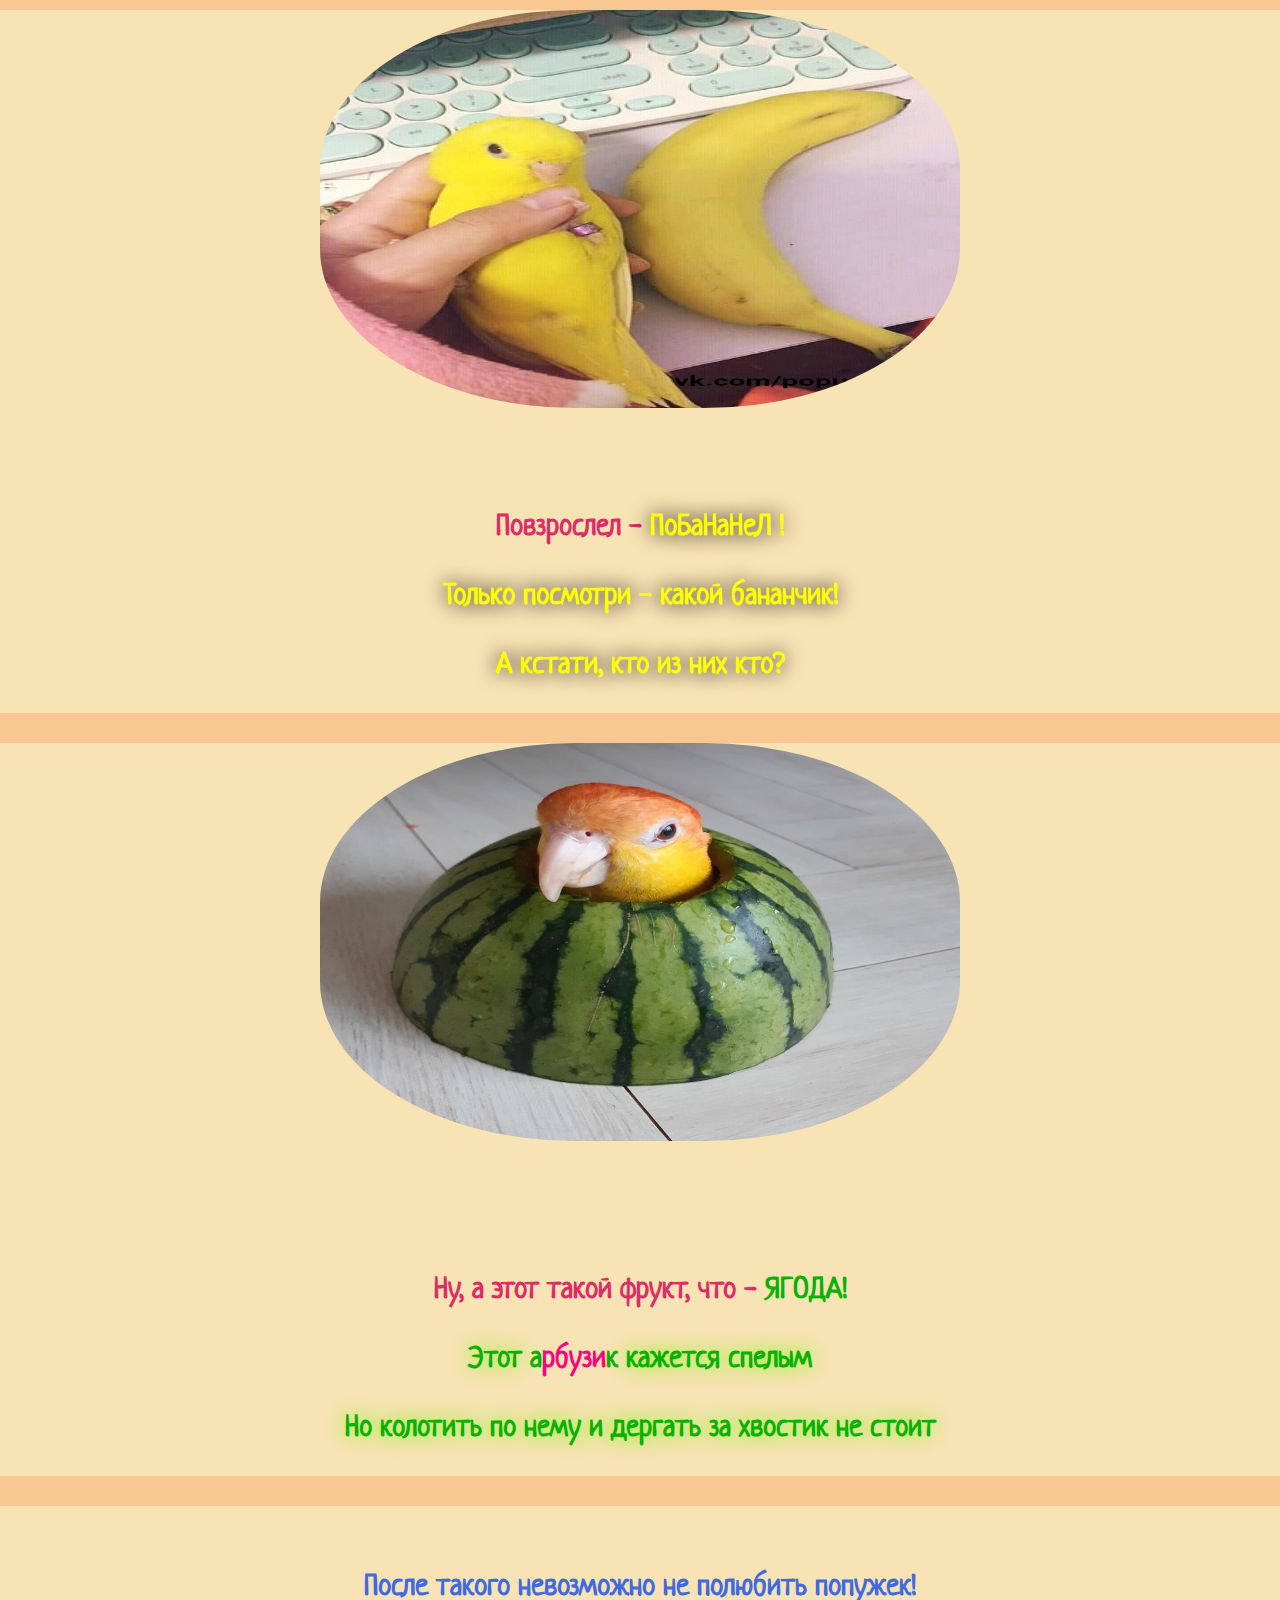
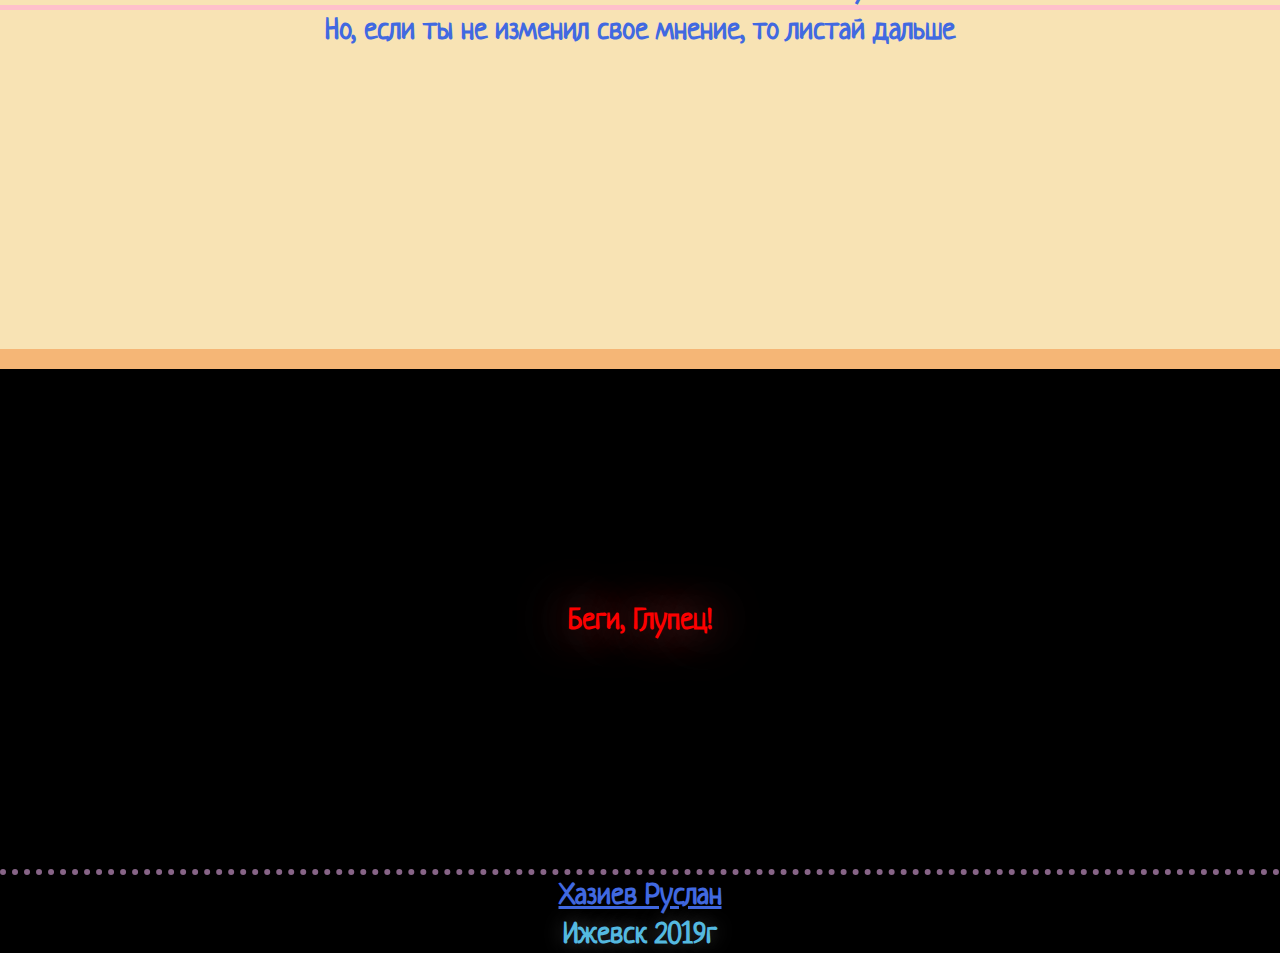
==== commit 02d7773e: "Phone-Support-Update-2" ====
--- a/Pekpek/index.html
+++ b/Pekpek/index.html
@@ -75,12 +75,7 @@
         </div>
         <div class="sad">
             <div class="no-answ" >
-<<<<<<< HEAD
-                <p class="text3">Если ты выбрал "Нет", то прими мои соболезнования!</p>
-                <p class="text3">Беги, Глупец! </p>
-=======
                 <p class="text5">Беги, Глупец! </p>
->>>>>>> ef248faeefb4cd66142154658e987a65f1c753d9
             </div>
         </div>
         <footer class="footer">
--- a/Pekpek/assets/style/styles.css
+++ b/Pekpek/assets/style/styles.css
@@ -256,4 +256,47 @@
     color: rgb(84, 185, 224);
     font-size: 25px;
     text-shadow: rgb(71, 71, 71) 0 0 20px ;
+}
+
+/* ------------------MEDIA------------------------- */
+
+@media (max-width: 1300px) 
+{
+    .left-img, .right-img{
+        flex-direction: column;
+        align-items: center;
+    }
+
+   .picture{
+       height:398px;
+   }
+
+    .left-text{
+        padding:0;
+    }
+
+    .yes-answ, .no-answ{
+       margin:0;
+       height:500px; 
+    }
+
+    .text,.text1, .text2, .text3, .text4, .head-text4, .text5, .text-green, .text-banana{
+        font-size:30px;
+    }
+
+    .left-text{
+        padding-top: 98px;
+    }
+
+    .sad{
+        background-position: bottom center;
+    }
+
+    .left-img, .right-img{
+        border-bottom: 30px solid rgba(250, 183, 125, 0.616);
+    }
+
+    .before-final{
+        margin-bottom: 300px;
+    }
 }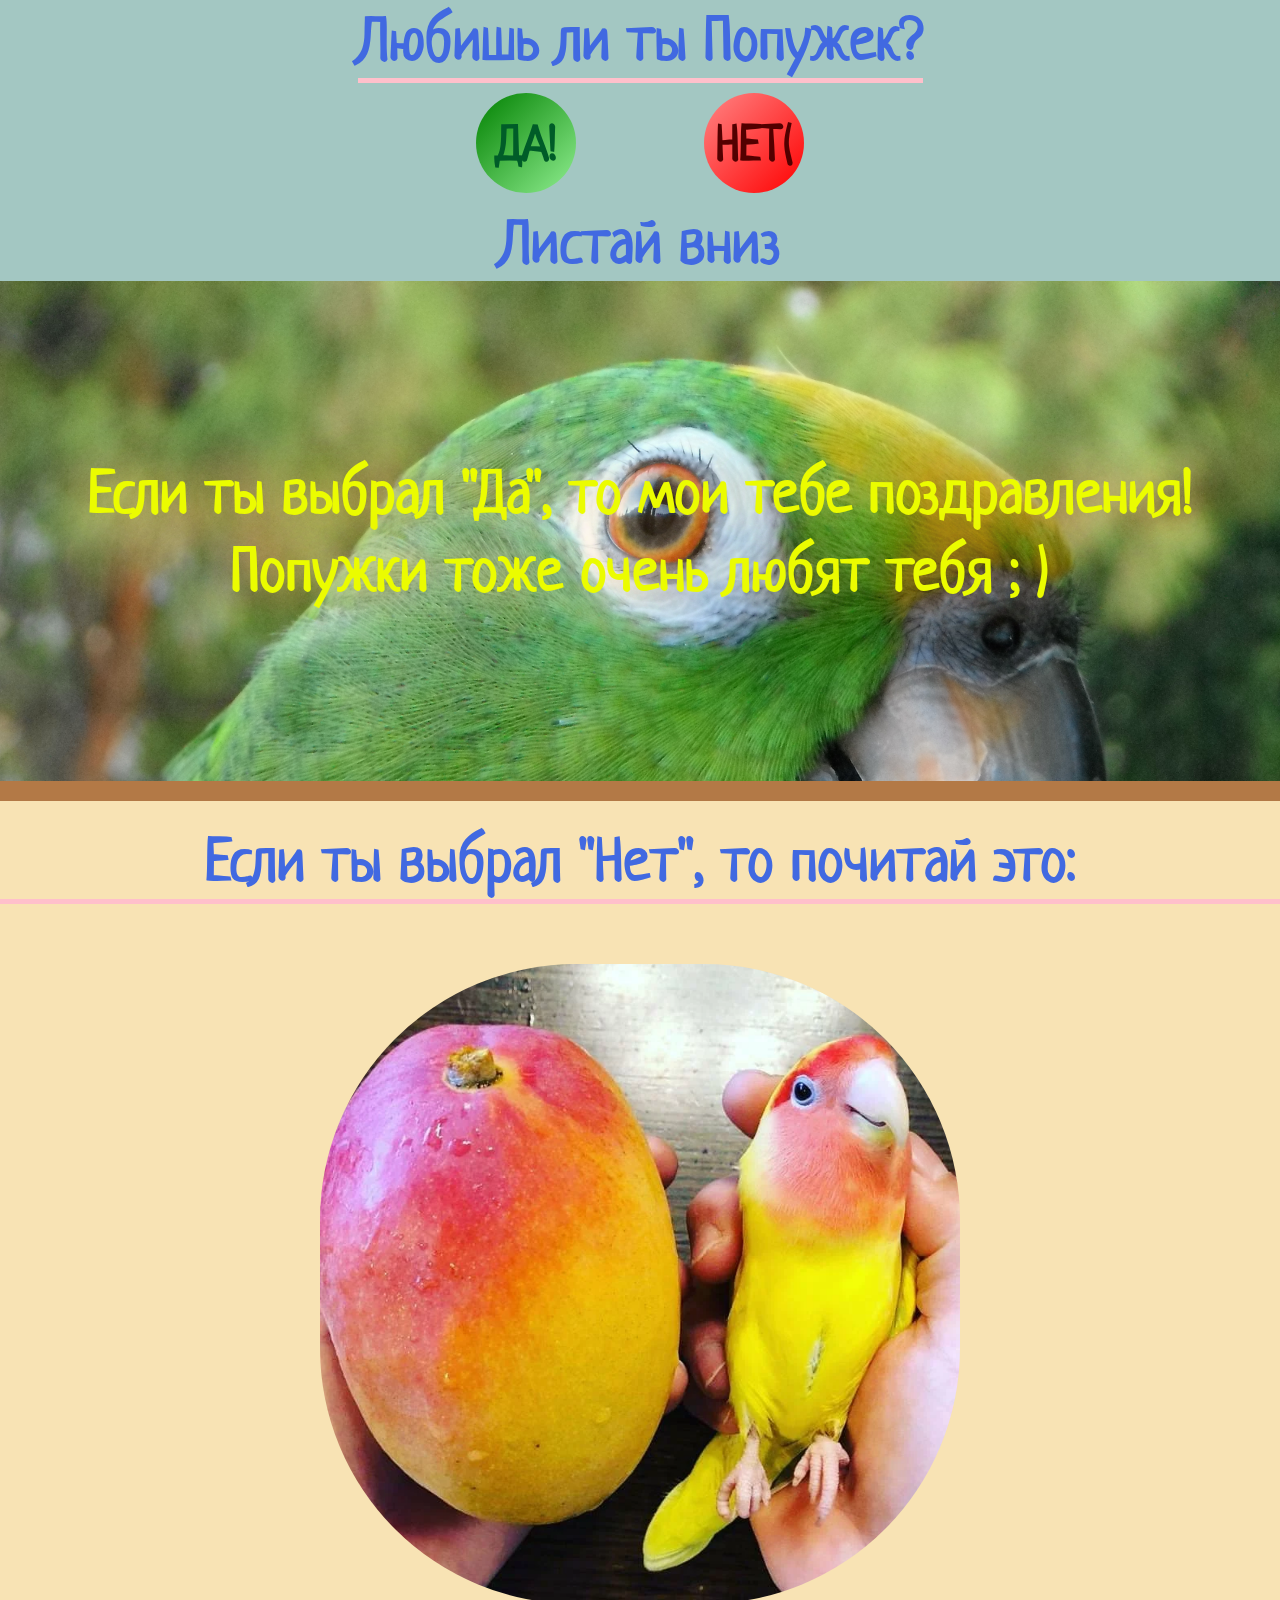
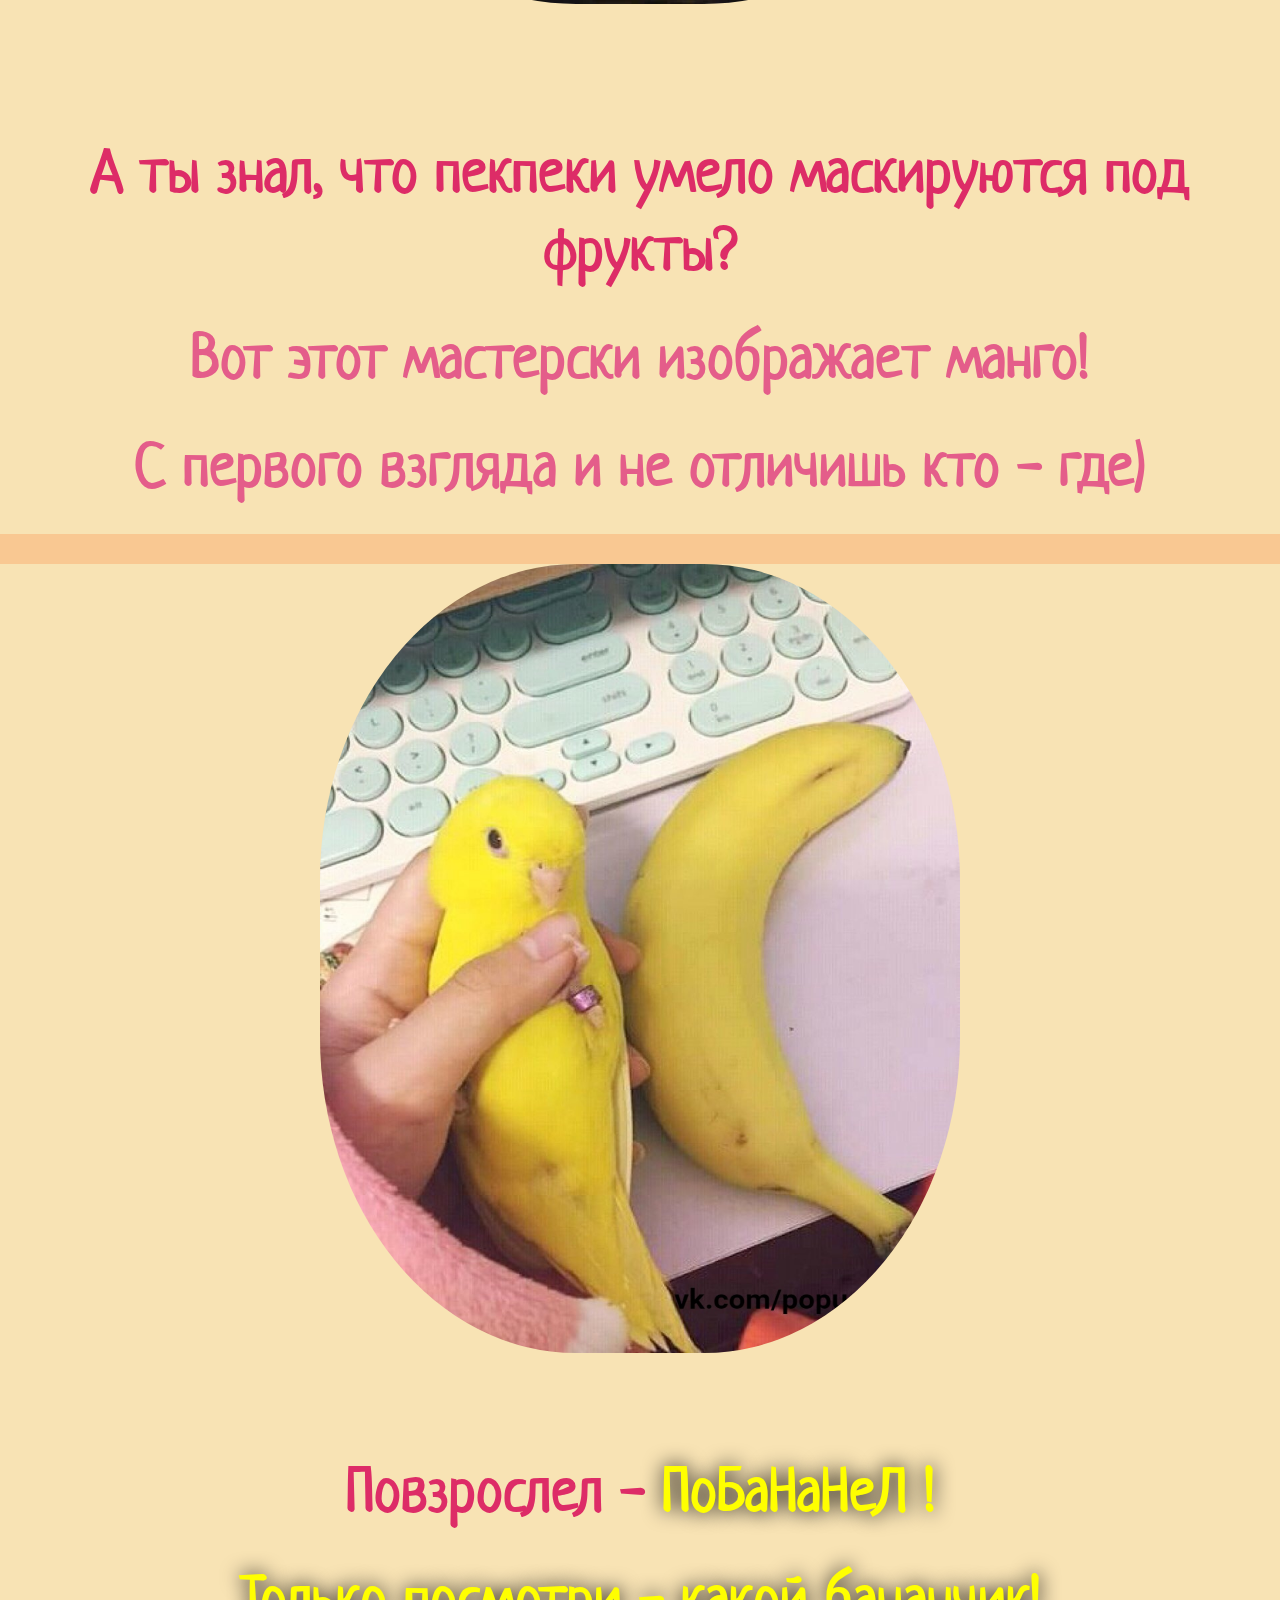
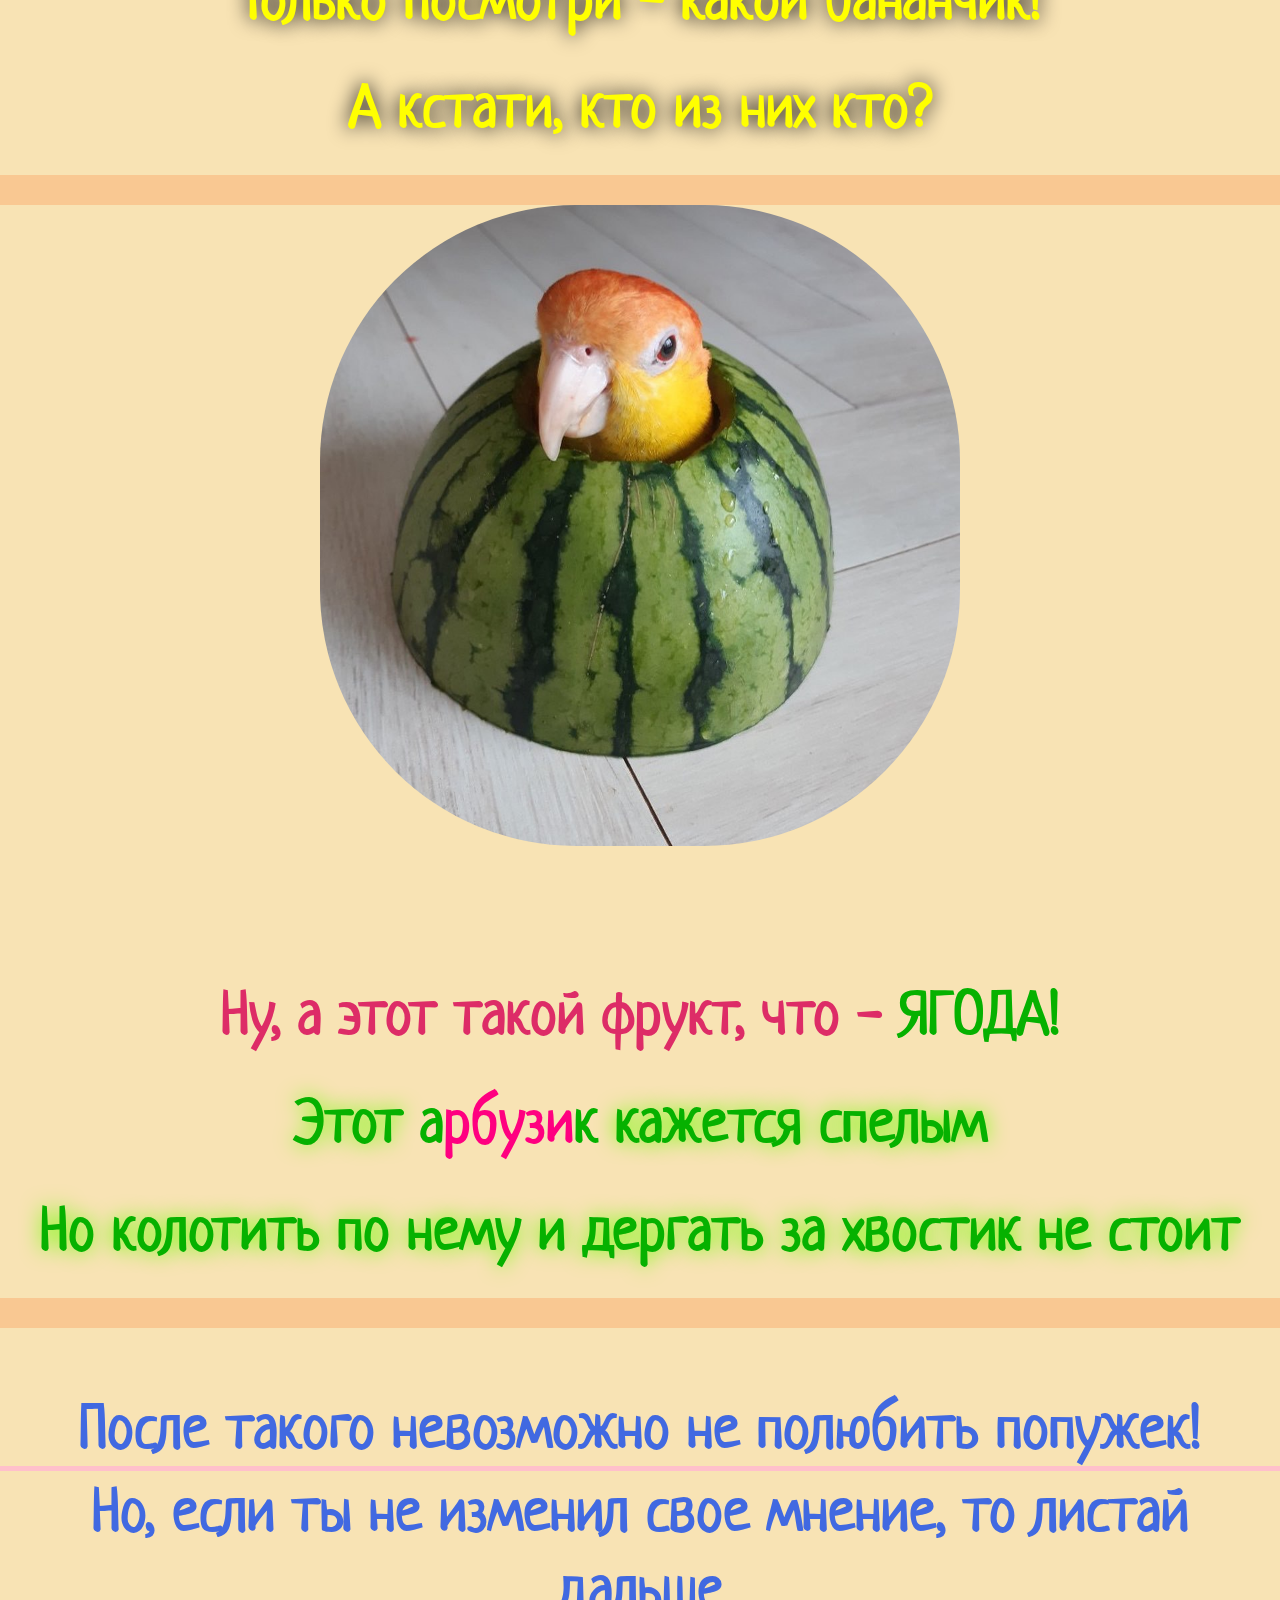
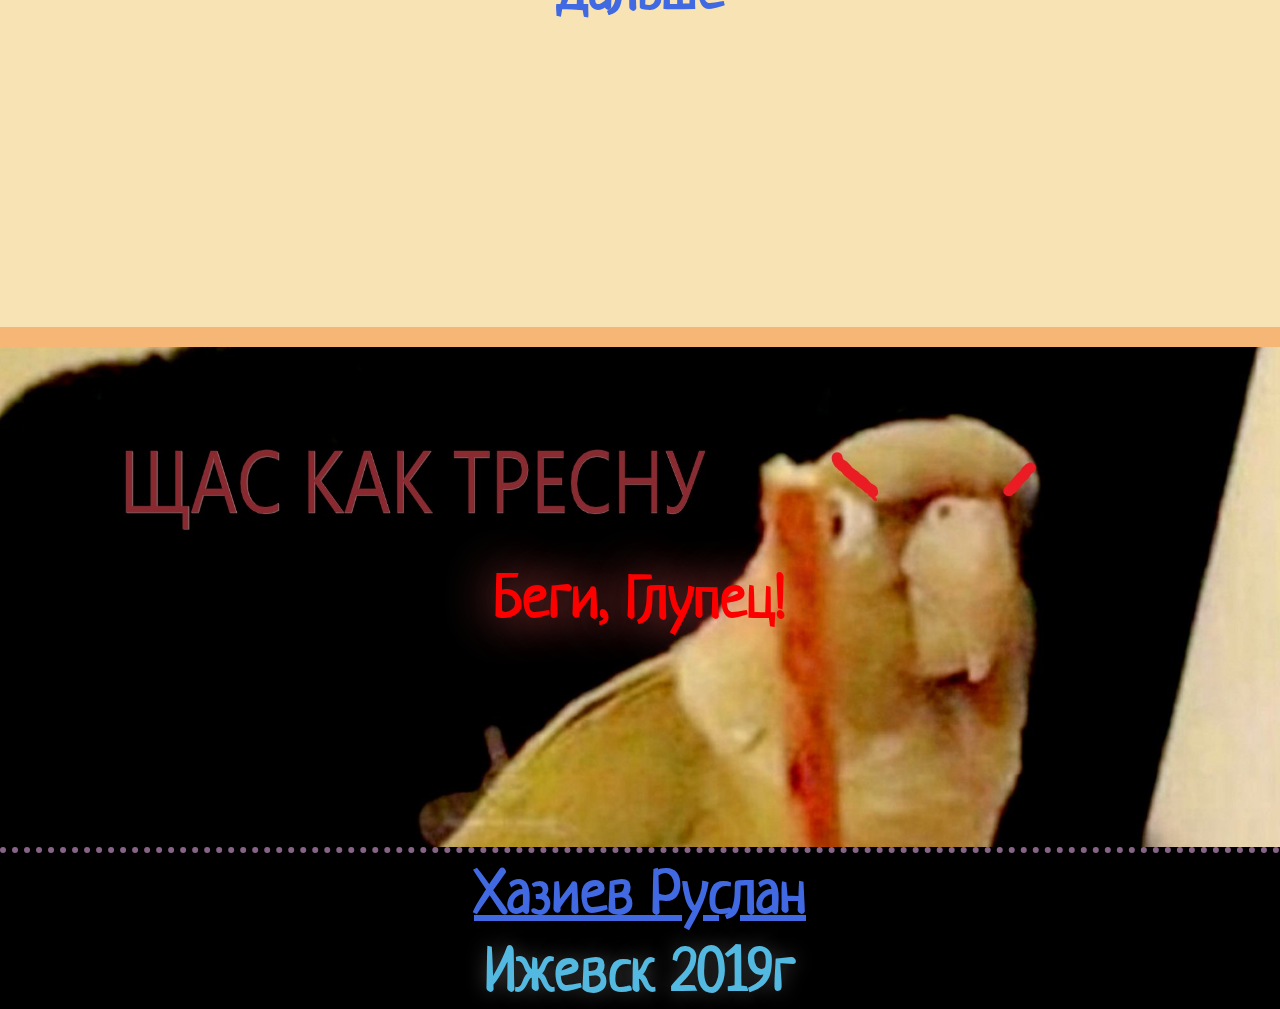
==== commit 5de426ac: "Phone-Support-Upd-3" ====
--- a/Pekpek/index.html
+++ b/Pekpek/index.html
@@ -20,7 +20,7 @@
                         <button class="yes-btn">ДА!</button>
                         <button class="no-btn">НЕТ(</button>
                     </div>
-                    <h1 class="text">Листай вниз</h1>
+                    <h1 class="text">Листай вниз   </h1>
                 </div>
             </div>
             <div class="layout-center">
--- a/Pekpek/assets/style/styles.css
+++ b/Pekpek/assets/style/styles.css
@@ -19,6 +19,8 @@
     justify-content: center;
     text-align: center;
     border-radius: 0 0 70% 70%;
+
+    
 }
 
 .layout-center{
@@ -57,6 +59,7 @@
     font-weight: bold;
     font-size: 50px;
     color: rgb(0, 92, 40);
+    transition:   ease-out 0.5s;
 }
 
 .no-btn{
@@ -72,12 +75,13 @@
     font-size: 50px;
     color:rgb(83, 0, 0);
     margin-left:10px;
+    transition:   ease-out 0.5s;
 }
 
 .yes-btn:hover{
     box-shadow: 0 0 45px rgb(0, 255, 0);
     font-size: 60px;
-  
+    
 }
 
 .no-btn:hover{
@@ -268,7 +272,8 @@
     }
 
    .picture{
-       height:398px;
+       height:50%;
+       width: 50%;
    }
 
     .left-text{
@@ -279,9 +284,30 @@
        margin:0;
        height:500px; 
     }
+    .yes-answ{
+        background-image: url('../images/HAPPY-PEKPEK.jpg');
+        background-attachment: scroll;
+        background-repeat: no-repeat;
+        background-size: 100%;
+    }
+
+    .no-answ{
+        background-image: url('../images/IYJ5wJA.jpeg');
+        background-attachment: scroll;
+        background-repeat: no-repeat; 
+        background-size: 100%;
+    }
+
+    .happy, .sad{
+        background: none;
+    }
+
+    .qestuon{
+        border-radius: 0;
+    }
 
     .text,.text1, .text2, .text3, .text4, .head-text4, .text5, .text-green, .text-banana{
-        font-size:30px;
+        font-size:60px;
     }
 
     .left-text{
